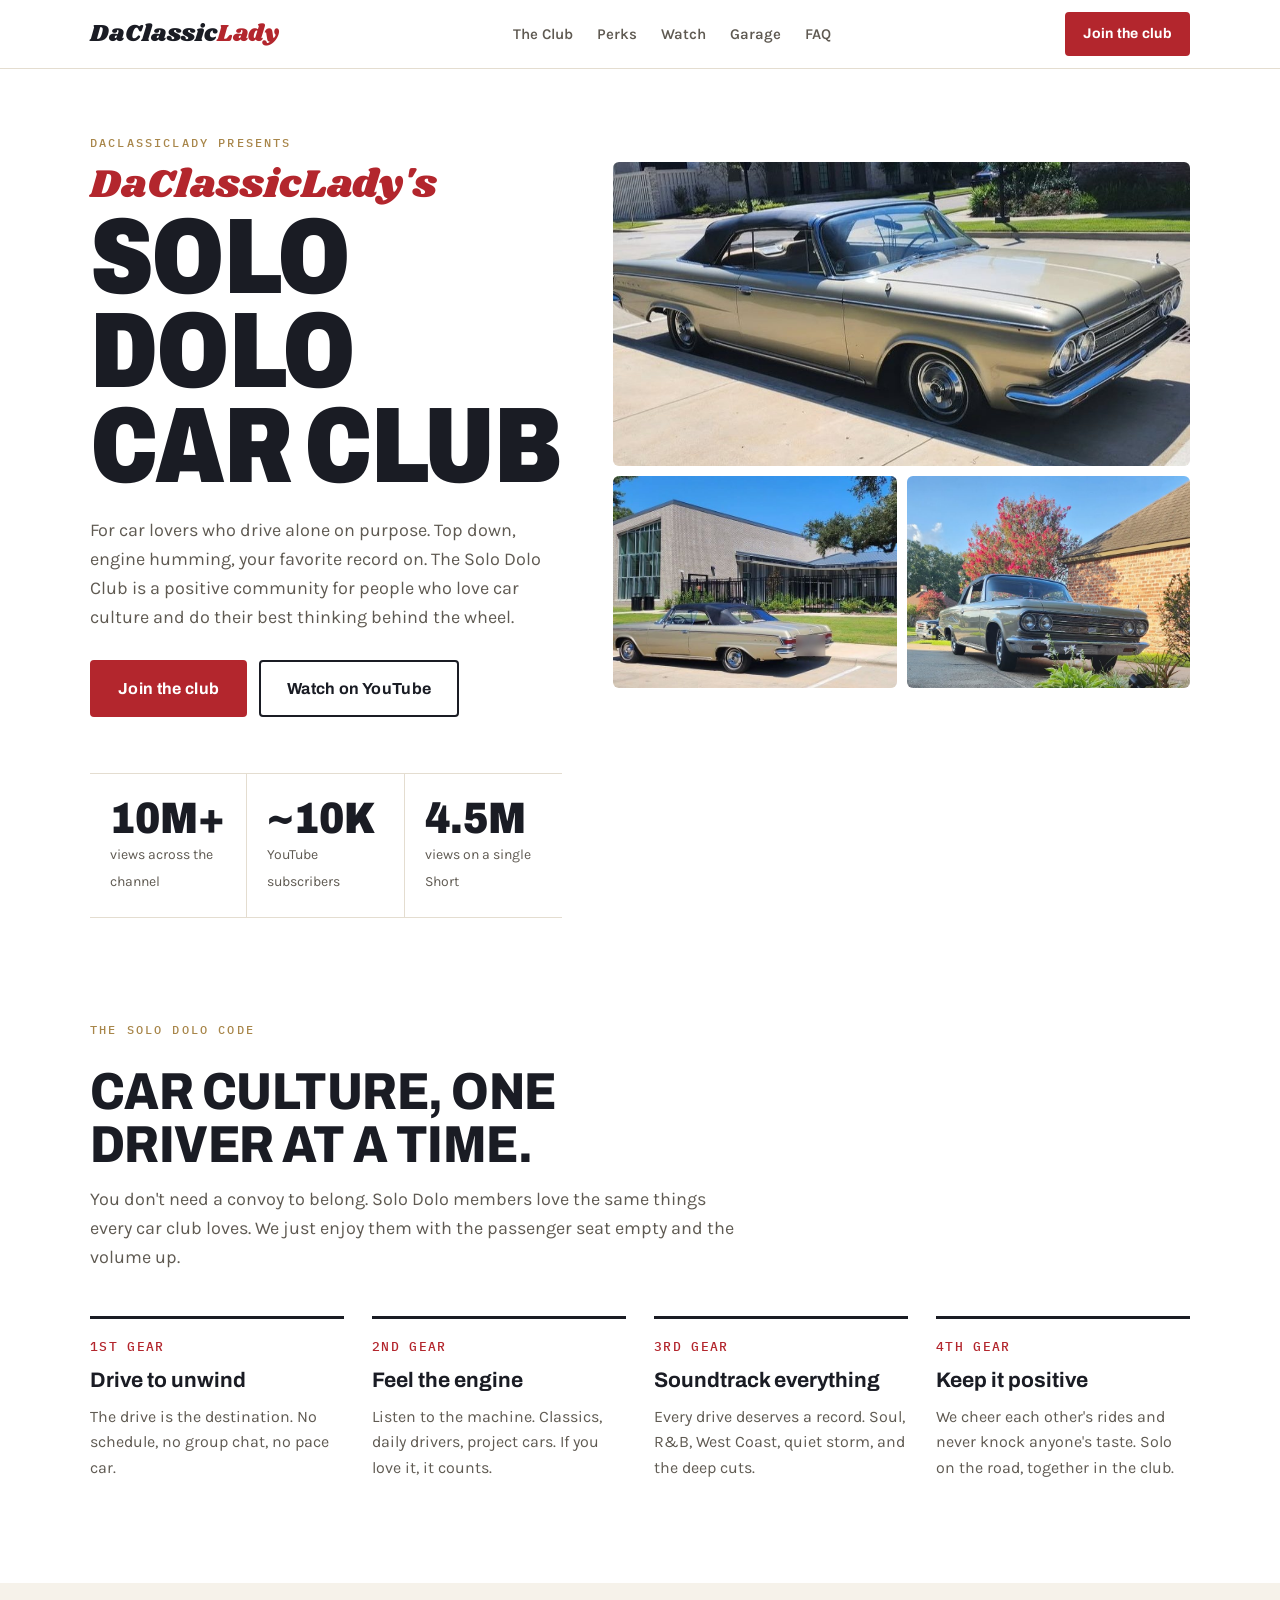
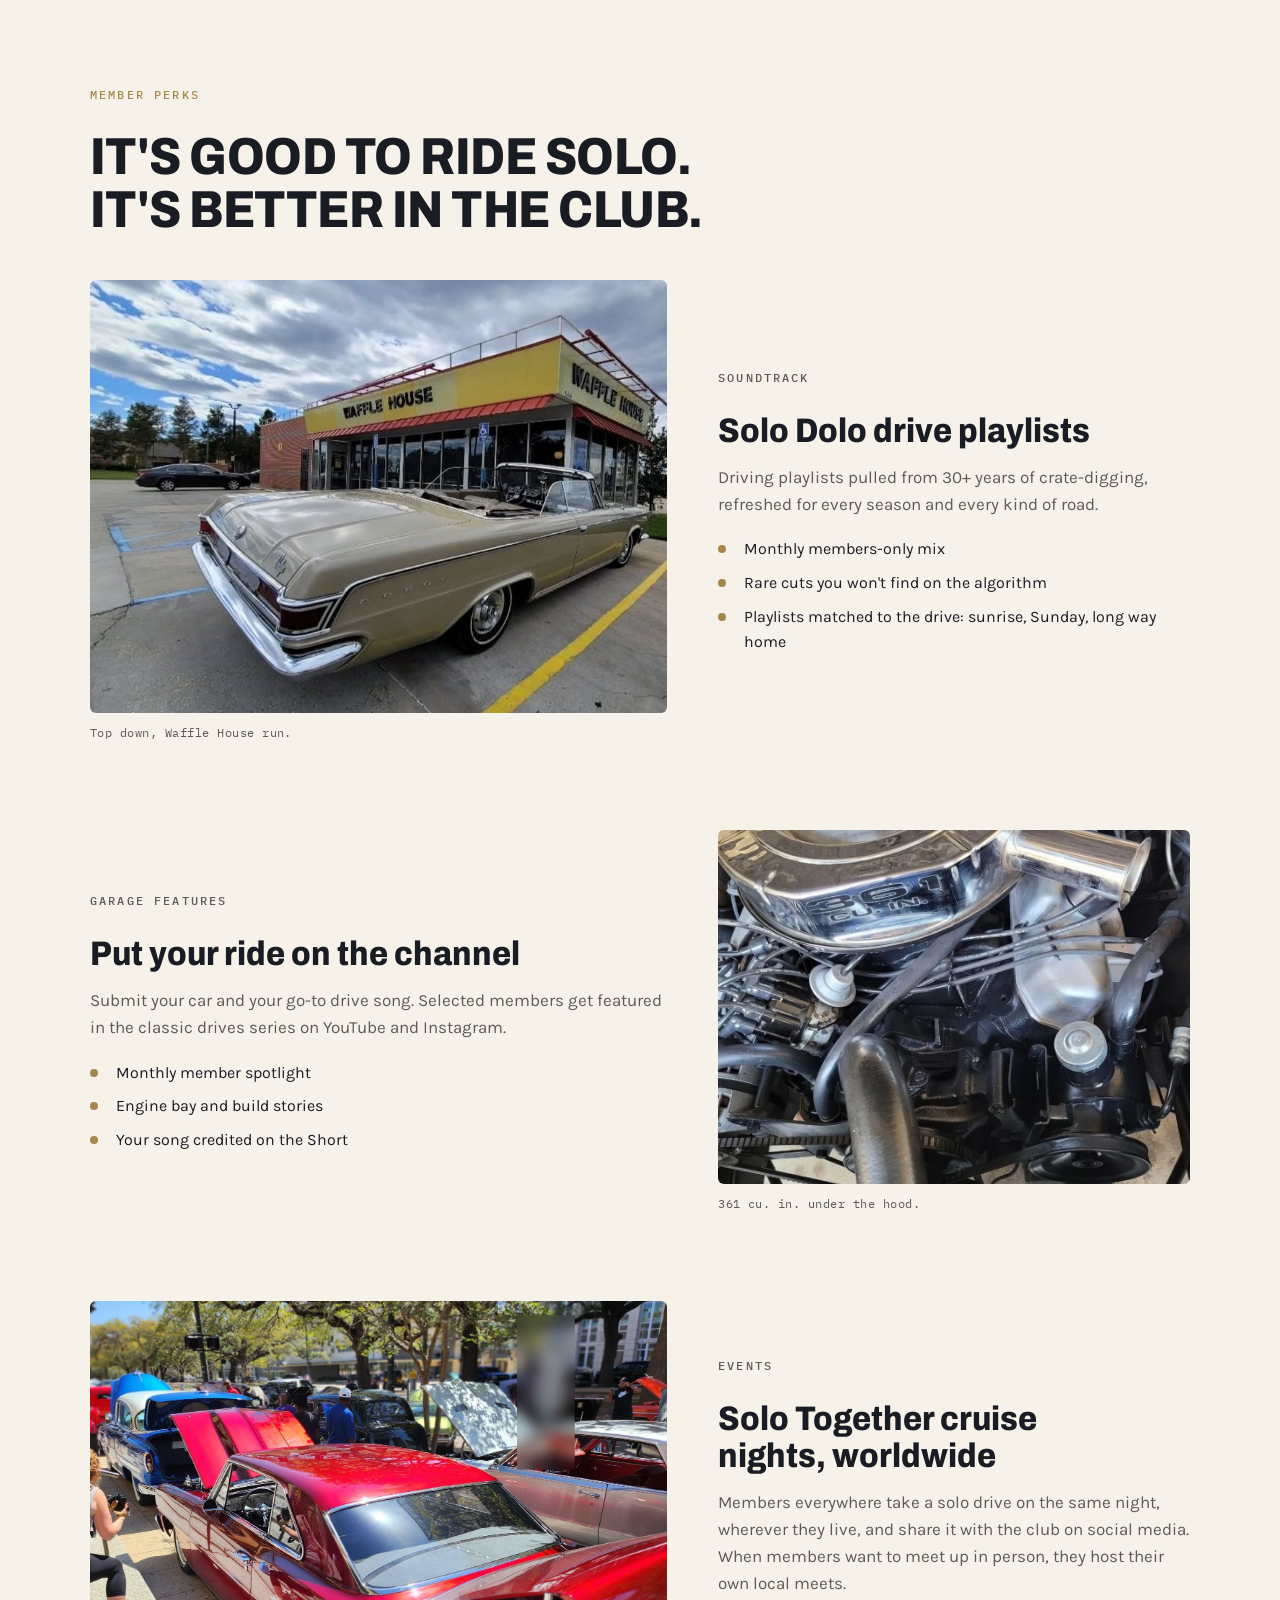
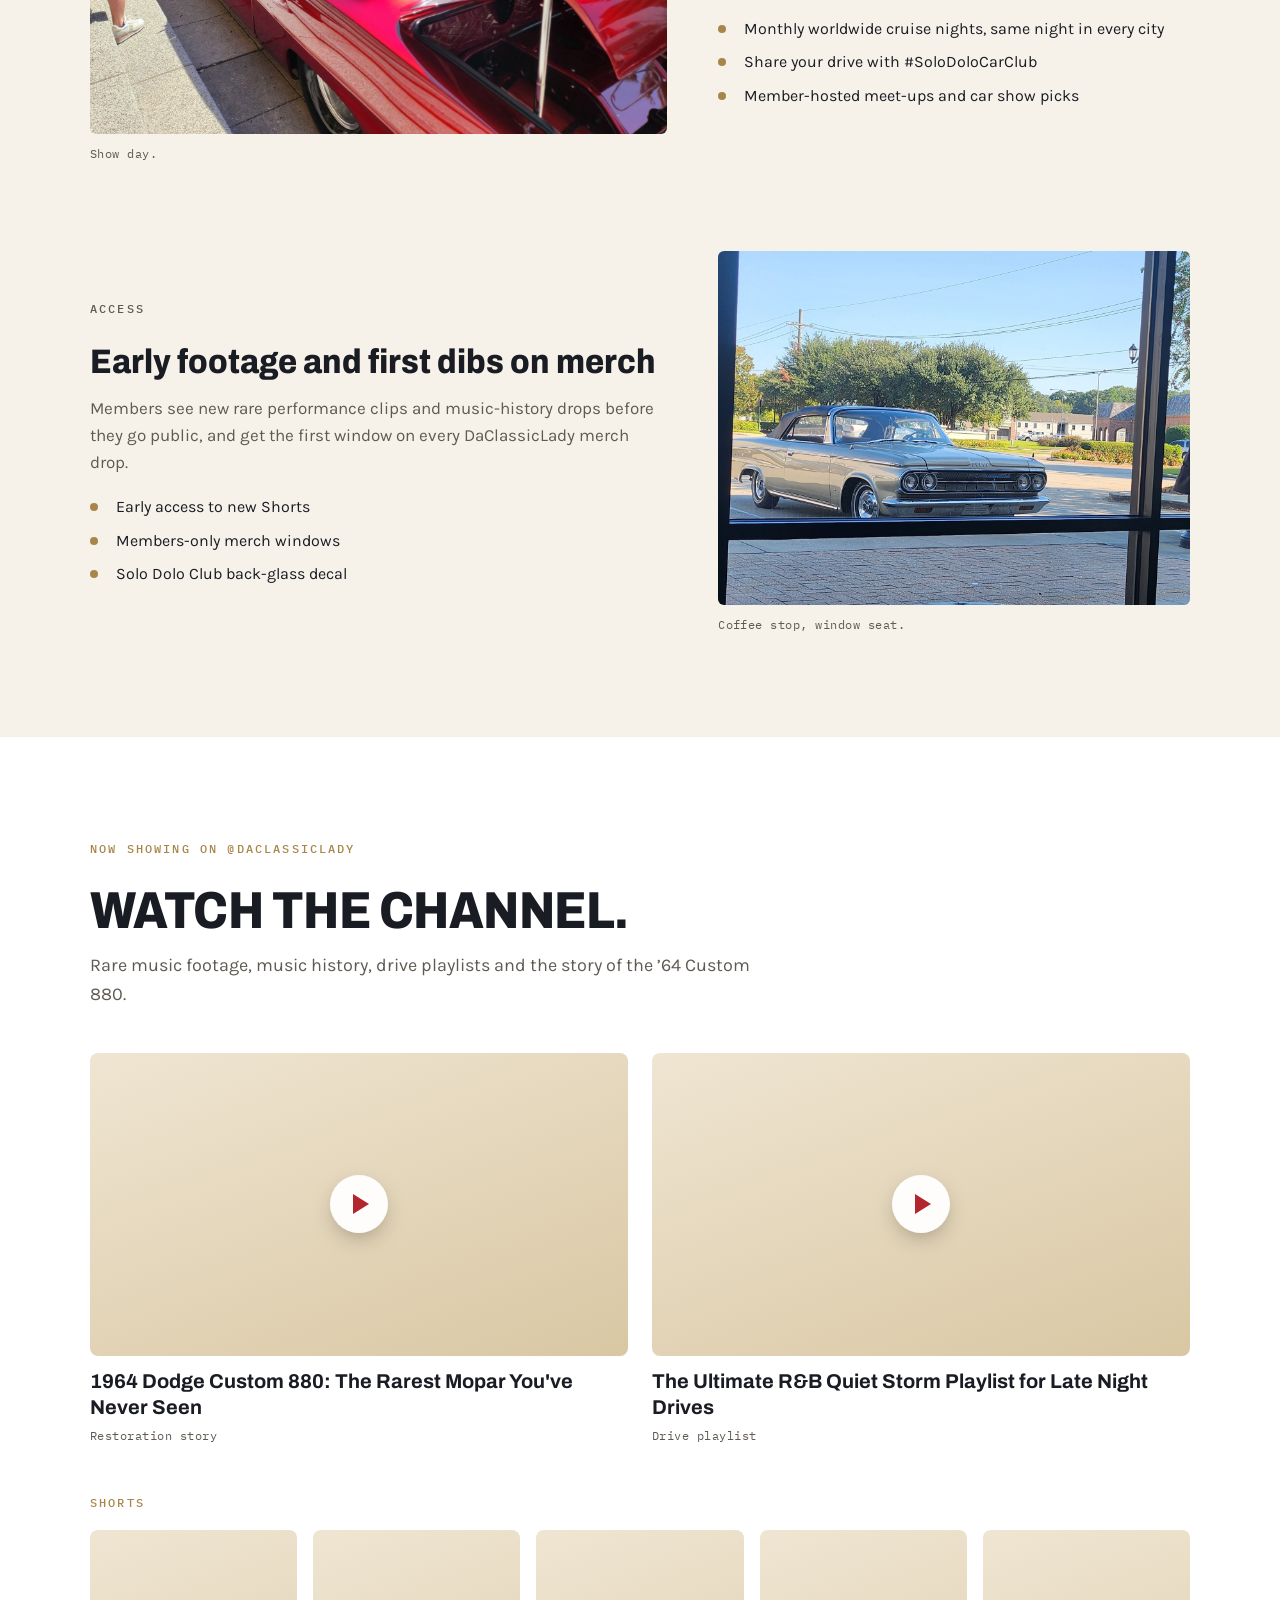
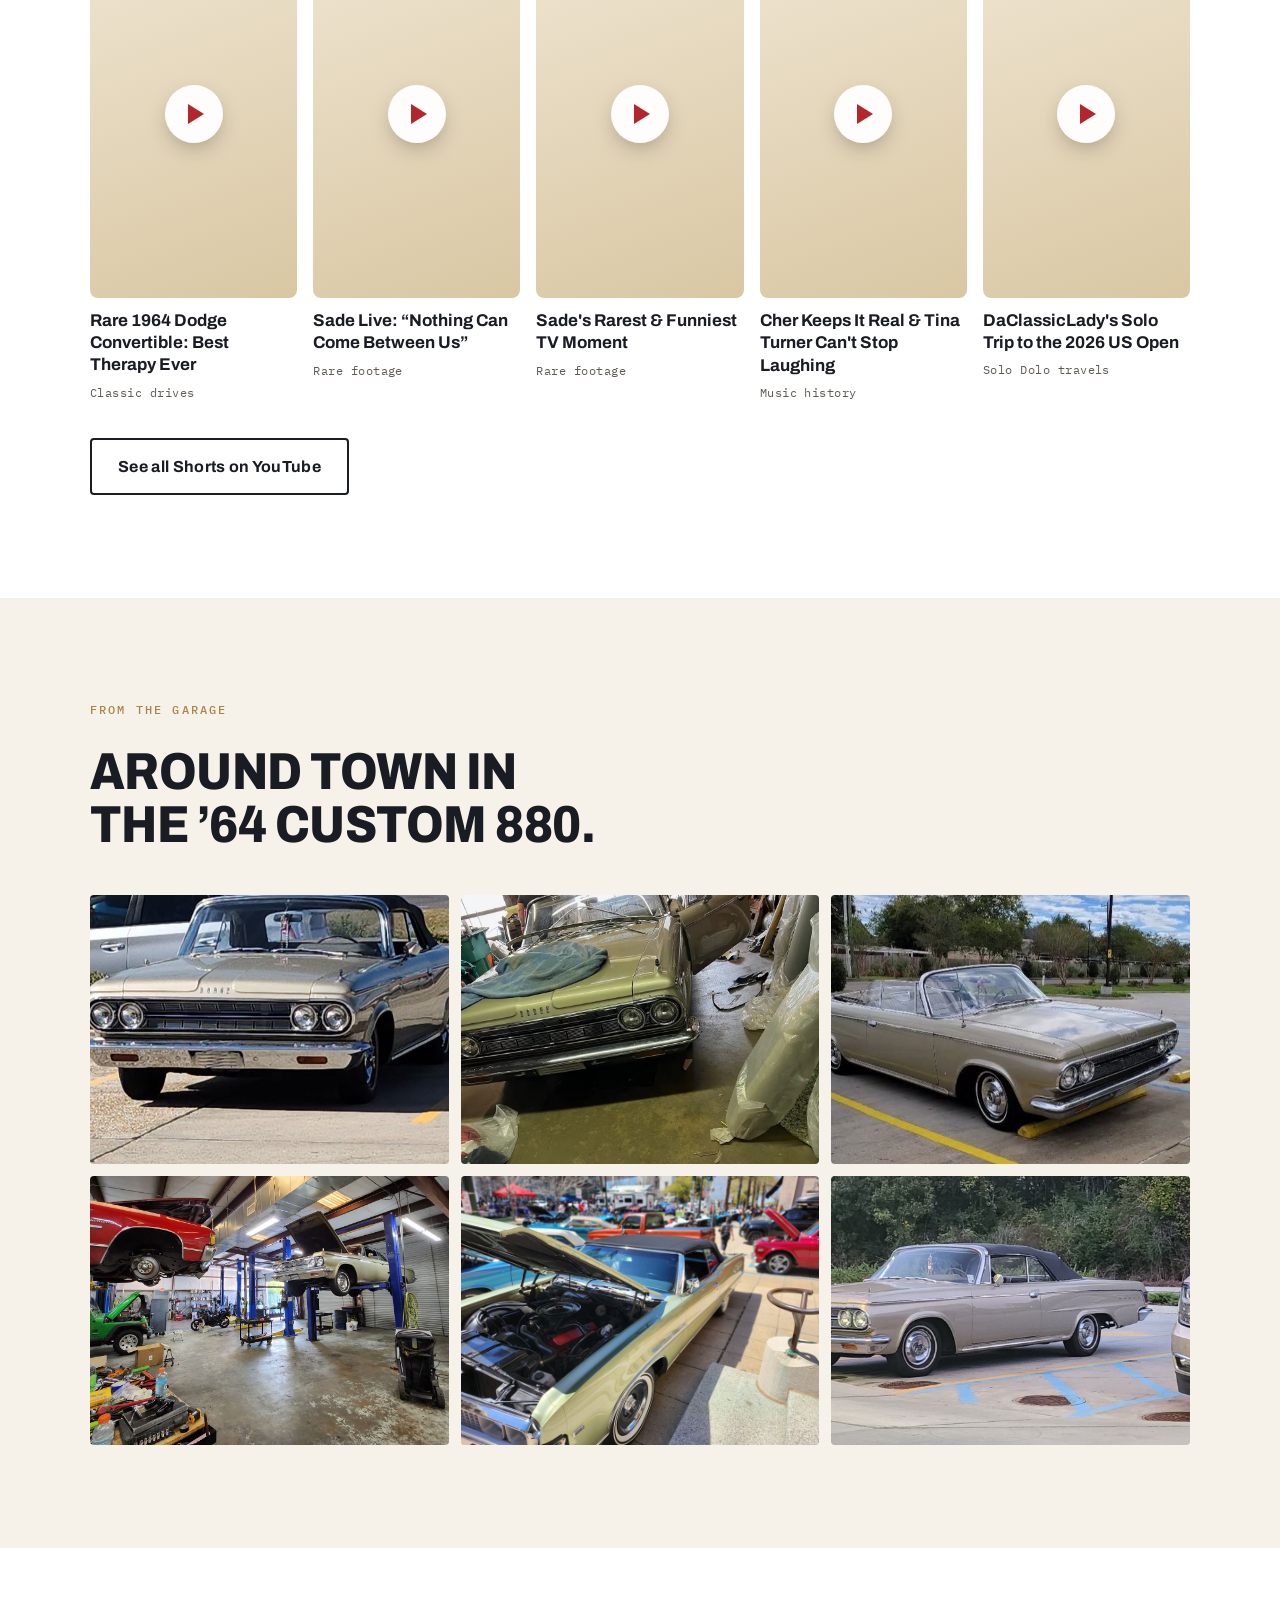
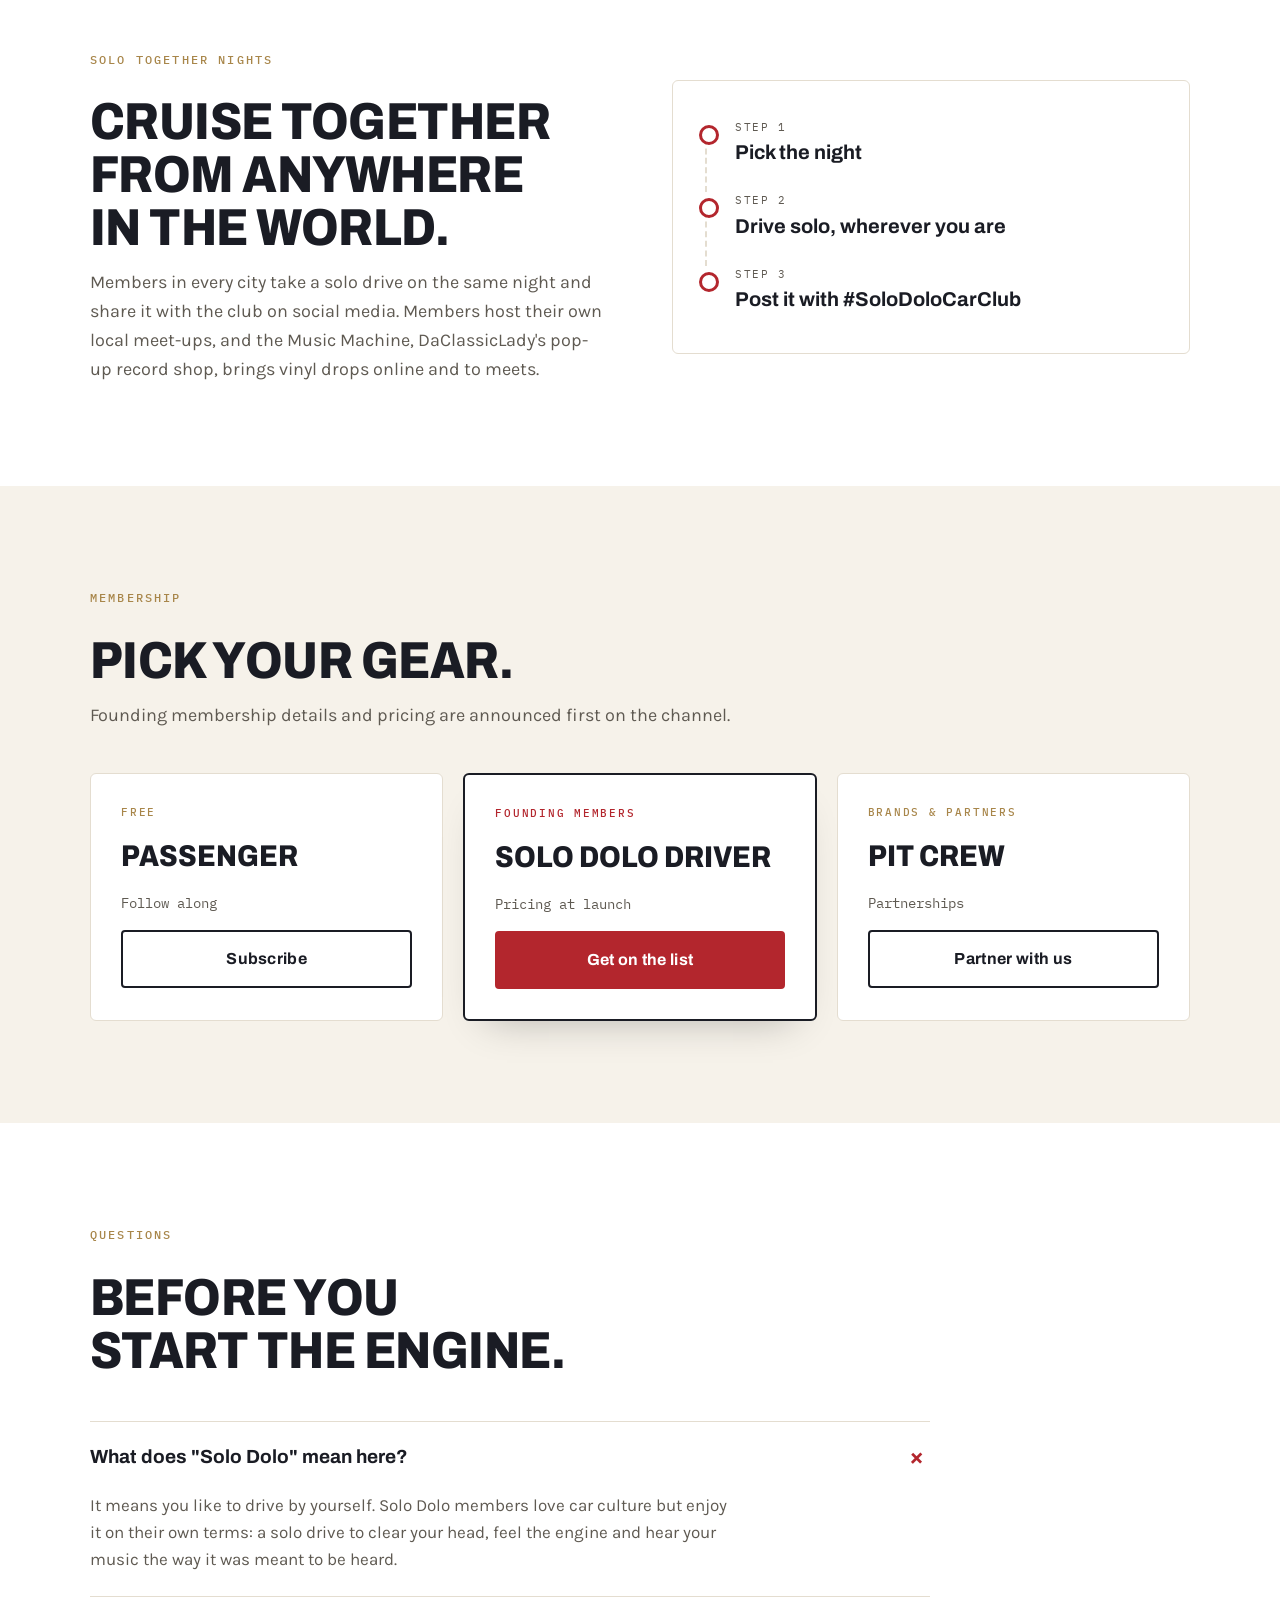
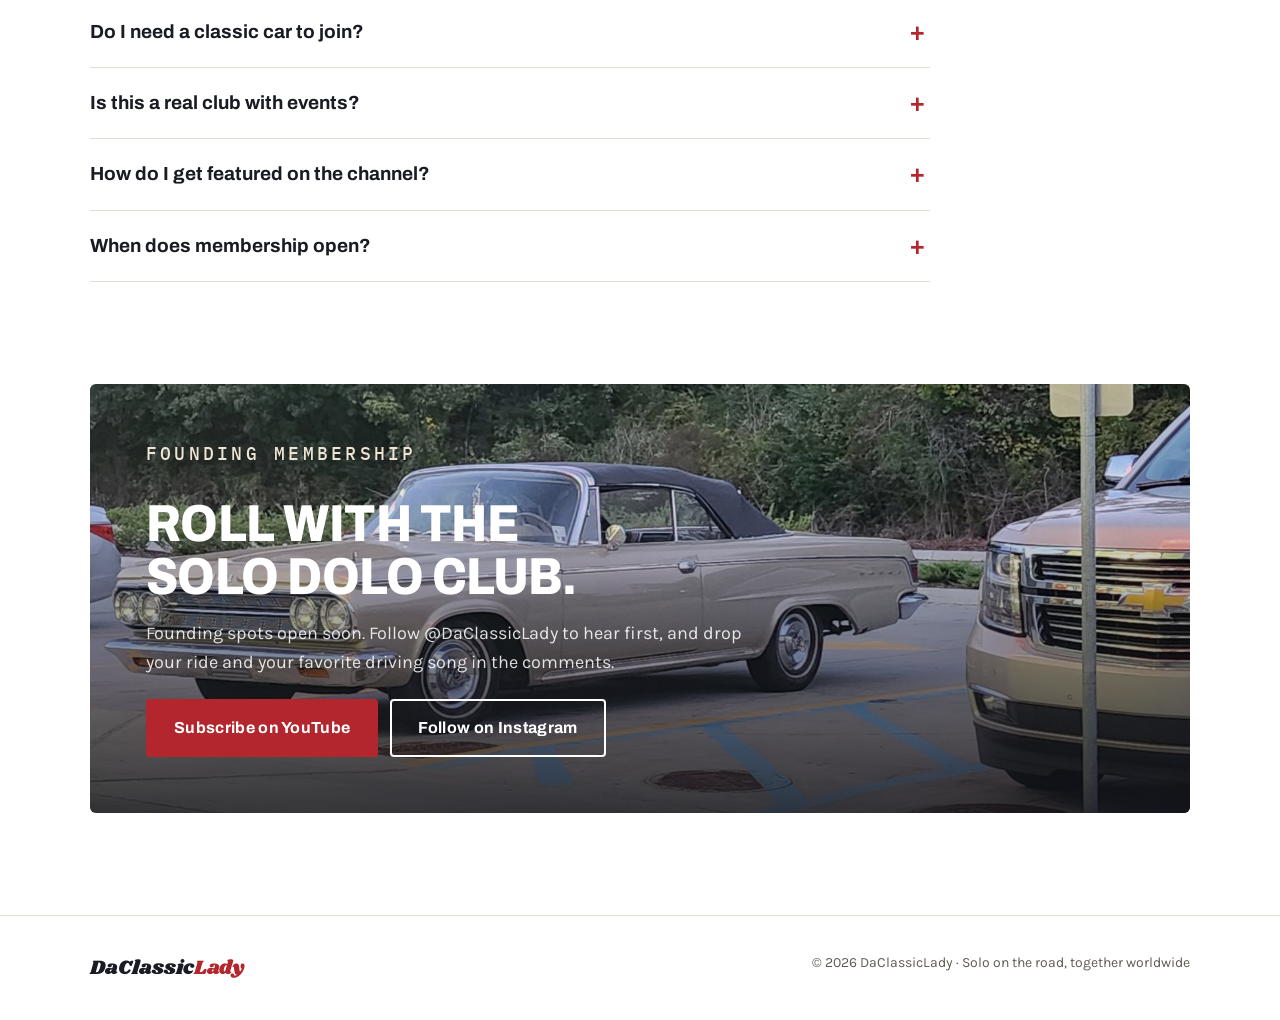
==== index.html @ e95d76ca "Launch DaClassicLady Solo Dolo Car Club site Co-Authored-By: Claude Opus 5.5 <noreply@anthropic.com>" ====
<!doctype html>
<html lang="en">
<head>
<meta charset="utf-8">
<meta name="viewport" content="width=device-width, initial-scale=1, viewport-fit=cover">
<title>DaClassicLady's Solo Dolo Car Club</title>
<meta name="description" content="A positive community for car lovers who drive solo to unwind, feel the engine and play their favorite music. Rare music footage, classic drives and the '64 Dodge Custom 880.">
<meta property="og:title" content="DaClassicLady's Solo Dolo Car Club">
<meta property="og:description" content="Car culture, one driver at a time. Rare music footage, classic drives and the '64 Dodge Custom 880.">
<meta property="og:image" content="img/hero-main.jpg">
<meta property="og:type" content="website">
<meta name="twitter:card" content="summary_large_image">
<link rel="icon" href="data:image/svg+xml,%3Csvg xmlns='http://www.w3.org/2000/svg' viewBox='0 0 64 64'%3E%3Ccircle cx='32' cy='32' r='30' fill='%231a1c24'/%3E%3Ccircle cx='32' cy='32' r='10' fill='%23b3262d'/%3E%3Ccircle cx='32' cy='32' r='2' fill='%23fff'/%3E%3C/svg%3E">
<style>html,body{margin:0}body{-webkit-font-smoothing:antialiased}</style>

<link rel="preconnect" href="https://fonts.googleapis.com">
<link rel="preconnect" href="https://fonts.gstatic.com" crossorigin>
<link rel="stylesheet" href="https://fonts.googleapis.com/css2?family=Shrikhand&family=Archivo:wdth,wght@62..125,400..900&family=Karla:wght@400;600;700&family=IBM+Plex+Mono:wght@400;500&display=swap">
<style>
/* Layout: bright club landing page. White ground, big photos of the '64 Dodge, alternating photo/text perk rows, Shorts row, light tiers. Single light look by design. */
:root{
  --paper:#ffffff;
  --cream:#f6f2ea;       /* soft section ground, like the car's interior light */
  --ink:#1a1c24;         /* the black convertible top */
  --muted:#5f5a52;
  --line:#e4ddd0;
  --gold:#a8864a;        /* champagne paint */
  --gold-soft:#efe5d2;
  --red:#b3262d;         /* taillight red, the single bold accent */
  --f-brand:"Shrikhand","Cooper Black",Georgia,serif;
  --f-head:"Archivo","Arial Narrow",Arial,sans-serif;
  --f-body:"Karla","Helvetica Neue",Arial,sans-serif;
  --f-mono:"IBM Plex Mono",ui-monospace,Menlo,monospace;
  color-scheme:light;
}
*{box-sizing:border-box}
html{scroll-behavior:smooth}
body{background:var(--paper);color:var(--ink);font-family:var(--f-body);font-size:17px;line-height:1.6;margin:0}
img{display:block;max-width:100%}
a{color:inherit}
:focus-visible{outline:2px solid var(--red);outline-offset:3px}
.wrap{max-width:1180px;margin:0 auto;padding-inline:clamp(16px,4vw,40px)}
.eyebrow{font-family:var(--f-mono);font-size:12px;letter-spacing:.18em;text-transform:uppercase;color:var(--gold);margin:0 0 12px;font-weight:500}
h1,h2,h3{text-wrap:balance;margin:0;font-family:var(--f-head)}
h2{font-weight:800;font-stretch:88%;font-size:clamp(32px,4.6vw,52px);line-height:1.02;letter-spacing:-.01em;text-transform:uppercase}
h3{font-weight:700;font-size:21px;line-height:1.25}
p{margin:0}
.lede{color:var(--muted);max-width:60ch;font-size:18px}

/* Nav */
.nav{position:sticky;top:env(safe-area-inset-top,0px);z-index:10;background:rgba(255,255,255,.94);backdrop-filter:blur(8px);border-bottom:1px solid var(--line)}
.nav .wrap{display:flex;align-items:center;justify-content:space-between;gap:16px;padding-block:12px}
.brand{font-family:var(--f-brand);font-size:24px;text-decoration:none;white-space:nowrap;color:var(--ink)}
.brand span{color:var(--red)}
.nav ul{display:flex;gap:24px;list-style:none;margin:0;padding:0;font-size:15px;font-weight:600}
.nav ul a{text-decoration:none;color:var(--muted)}
.nav ul a:hover{color:var(--ink)}
@media (max-width:820px){.nav ul{display:none}}

.btn{display:inline-flex;align-items:center;justify-content:center;gap:8px;font-family:var(--f-head);font-weight:700;font-size:16px;letter-spacing:.02em;text-decoration:none;padding:14px 26px;border-radius:4px;border:2px solid var(--ink);transition:transform .15s ease,background .15s ease,color .15s ease}
.btn-solid{background:var(--red);border-color:var(--red);color:#fff}
.btn-solid:hover{background:#951f25;border-color:#951f25}
.btn-ghost{background:transparent;color:var(--ink)}
.btn-ghost:hover{background:var(--ink);color:#fff}
.btn:hover{transform:translateY(-1px)}
.btn-sm{padding:9px 16px;font-size:14px}

/* Hero */
.hero{padding-block:clamp(32px,5vw,64px) 0}
.hero .wrap{display:grid;grid-template-columns:.9fr 1.1fr;gap:clamp(24px,4vw,56px);align-items:center}
.hero h1{font-weight:400}
.hero h1 .script{font-family:var(--f-brand);font-size:clamp(28px,3.6vw,40px);color:var(--red);display:block;line-height:1;margin-bottom:6px}
.hero h1 .big{font-family:var(--f-head);font-weight:900;font-stretch:80%;text-transform:uppercase;font-size:clamp(56px,8.4vw,108px);line-height:.88;letter-spacing:-.015em;display:block}
.hero .lede{margin-top:22px}
.cta-row{display:flex;flex-wrap:wrap;gap:12px;margin-top:28px}
.hero-photo{position:relative;min-width:0}
.hero-collage{display:grid;grid-template-columns:1fr 1fr;grid-template-rows:auto auto;gap:10px}
.hero-collage img{width:100%;height:100%;object-fit:cover;border-radius:6px;min-width:0}
.hero-collage .c-main{grid-column:1 / -1;aspect-ratio:19/10;height:auto}
.hero-collage .c-a{object-position:left bottom}
.hero-collage .c-a,.hero-collage .c-b{aspect-ratio:4/3;height:auto}
.plate{position:absolute;left:18px;bottom:18px;background:#fff;border-radius:4px;padding:8px 14px;box-shadow:0 8px 24px -10px rgba(0,0,0,.35);font-family:var(--f-mono);font-size:12px;letter-spacing:.08em;text-transform:uppercase;line-height:1.4}
.plate b{display:block;font-family:var(--f-head);font-size:16px;letter-spacing:0;text-transform:none}
@media (max-width:880px){.hero .wrap{grid-template-columns:1fr}.hero-photo{order:-1}.hero-collage{gap:8px}.hero-collage .c-a,.hero-collage .c-b{aspect-ratio:3/2}.hero{padding-top:16px}}

.stats{display:grid;grid-template-columns:repeat(3,1fr);border-block:1px solid var(--line);margin-top:clamp(36px,5vw,56px)}
.stats div{padding:22px 20px;border-right:1px solid var(--line)}
.stats div:last-child{border-right:0}
.stats b{font-family:var(--f-head);font-weight:900;font-stretch:85%;font-size:clamp(30px,4vw,44px);display:block;line-height:1;font-variant-numeric:tabular-nums}
.stats span{font-size:14px;color:var(--muted)}
@media (max-width:620px){.stats{grid-template-columns:1fr}.stats div{border-right:0;border-bottom:1px solid var(--line)}.stats div:last-child{border-bottom:0}}

section{padding-block:clamp(64px,8vw,104px)}
.sec-head{display:grid;gap:14px;margin-bottom:44px;max-width:760px}
.cream{background:var(--cream)}

/* Code */
.code{display:grid;grid-template-columns:repeat(4,1fr);gap:28px}
.code article{display:grid;gap:10px;align-content:start;border-top:3px solid var(--ink);padding-top:18px}
.gear{font-family:var(--f-mono);font-size:13px;color:var(--red);font-weight:500;letter-spacing:.1em}
.code p{color:var(--muted);font-size:16px}
@media (max-width:900px){.code{grid-template-columns:1fr 1fr}}
@media (max-width:520px){.code{grid-template-columns:1fr}}

/* Perk rows */
.rows{display:grid;gap:clamp(48px,7vw,88px)}
.row{display:grid;grid-template-columns:1.1fr .9fr;gap:clamp(24px,4vw,64px);align-items:center}
.row:nth-child(even) .row-img{order:2}
.row-img{min-width:0}
.row-img img{width:100%;aspect-ratio:4/3;object-fit:cover;border-radius:6px}
.row-img figcaption{font-family:var(--f-mono);font-size:12px;color:var(--muted);margin-top:10px;letter-spacing:.04em}
.row-text{display:grid;gap:14px;min-width:0}
.row-text h3{font-size:clamp(26px,3vw,34px);font-weight:800;font-stretch:90%;line-height:1.08}
.row-text p{color:var(--muted)}
.row-text ul{margin:4px 0 0;padding:0;list-style:none;display:grid;gap:8px}
.row-text li{display:grid;grid-template-columns:16px 1fr;gap:10px;font-size:16px}
.row-text li::before{content:"";width:8px;height:8px;background:var(--gold);border-radius:50%;margin-top:9px}
@media (max-width:820px){.row{grid-template-columns:1fr}.row:nth-child(even) .row-img{order:0}}

/* Gallery */
.gallery{display:grid;grid-template-columns:repeat(3,1fr);gap:12px}
.gallery img{width:100%;aspect-ratio:4/3;object-fit:cover;border-radius:4px}
@media (max-width:700px){.gallery{grid-template-columns:1fr 1fr}}

/* Shorts: 9:16 cards. Thumbnails/players load on the real site; the hosted preview falls back to a clean card. */
.videos{display:grid;grid-template-columns:1fr 1fr;gap:24px}
.shorts{display:grid;grid-template-columns:repeat(5,1fr);gap:16px}
.short{display:grid;gap:12px;align-content:start;text-decoration:none;color:inherit;background:none;border:0;padding:0;text-align:left;font:inherit;cursor:pointer}
.short-frame{position:relative;aspect-ratio:9/16;max-width:100%;border-radius:8px;overflow:hidden;background:linear-gradient(160deg,var(--gold-soft),#d9c7a3)}
.short-frame img,.short-frame iframe{position:absolute;inset:0;width:100%;height:100%;object-fit:cover;border:0}
.short-frame .play{position:absolute;left:50%;top:50%;width:58px;height:58px;margin:-29px 0 0 -29px;border-radius:50%;background:rgba(255,255,255,.95);display:grid;place-items:center;box-shadow:0 8px 24px -8px rgba(0,0,0,.4);transition:transform .2s}
.short-frame .play::after{content:"";border-left:16px solid var(--red);border-top:10px solid transparent;border-bottom:10px solid transparent;margin-left:4px}
.short:hover .play{transform:scale(1.08)}
.short.wide .short-frame{aspect-ratio:16/9}
.short.wide .short-title{font-size:20px}
.short-title{font-family:var(--f-head);font-weight:700;font-size:17px;line-height:1.3}
.short-meta{font-family:var(--f-mono);font-size:12px;color:var(--muted);letter-spacing:.04em;margin-top:-6px}
@media (max-width:900px){.shorts{display:flex;overflow-x:auto;scroll-snap-type:x mandatory;padding-bottom:8px}.shorts .short{flex:0 0 min(42%,220px);scroll-snap-align:start}}
@media (max-width:640px){.videos{grid-template-columns:1fr}}

/* Music Machine */
.mm{display:grid;grid-template-columns:1fr 1fr;gap:clamp(24px,5vw,64px);align-items:center}
.route{background:var(--paper);border:1px solid var(--line);border-radius:6px;padding:26px}
.route ol{list-style:none;margin:0;padding:0}
.route li{display:grid;grid-template-columns:22px 1fr;gap:14px;padding-block:12px;position:relative}
.route li::before{content:"";width:14px;height:14px;border-radius:50%;border:3px solid var(--red);background:var(--paper);margin-top:6px;position:relative;z-index:1}
.route li:not(:last-child)::after{content:"";position:absolute;left:6px;top:32px;bottom:-12px;border-left:2px dashed var(--line)}
.route small{display:block;font-family:var(--f-mono);font-size:11px;letter-spacing:.14em;text-transform:uppercase;color:var(--muted)}
.route b{font-family:var(--f-head);font-size:20px}
@media (max-width:760px){.mm{grid-template-columns:1fr}}

/* Tiers */
.tiers{display:grid;grid-template-columns:repeat(3,1fr);gap:20px;align-items:stretch}
.tier{border:1px solid var(--line);border-radius:6px;padding:30px;display:flex;flex-direction:column;gap:16px;background:var(--paper)}
.tier.feature{border:2px solid var(--ink);box-shadow:0 20px 40px -24px rgba(0,0,0,.3)}
.tier .tag{font-family:var(--f-mono);font-size:11px;letter-spacing:.16em;text-transform:uppercase;color:var(--gold);font-weight:500}
.tier.feature .tag{color:var(--red)}
.tier h3{font-size:30px;font-weight:800;font-stretch:88%;text-transform:uppercase}
.tier .price{font-family:var(--f-mono);font-size:14px;color:var(--muted)}
.tier ul{margin:0;padding:0;list-style:none;display:grid;gap:10px;font-size:16px;flex:1}
.tier li{display:grid;grid-template-columns:18px 1fr;gap:10px}
.tier li::before{content:"✓";color:var(--red);font-weight:700}
@media (max-width:900px){.tiers{grid-template-columns:1fr}}

/* FAQ */
.faq{border-top:1px solid var(--line);max-width:840px}
details{border-bottom:1px solid var(--line)}
summary{cursor:pointer;list-style:none;padding:20px 40px 20px 0;font-family:var(--f-head);font-weight:700;font-size:19px;position:relative}
summary::-webkit-details-marker{display:none}
summary::after{content:"+";position:absolute;right:4px;top:14px;font-size:26px;color:var(--red);transition:transform .2s}
details[open] summary::after{transform:rotate(45deg)}
details p{color:var(--muted);padding-bottom:22px;max-width:65ch}

/* Join banner */
.join{position:relative;border-radius:6px;overflow:hidden;min-height:420px;display:grid;align-items:end}
.join img{position:absolute;inset:0;width:100%;height:100%;object-fit:cover}
.join::after{content:"";position:absolute;inset:0;background:linear-gradient(0deg,rgba(18,19,25,.82),rgba(18,19,25,.1) 70%)}
.join-body{position:relative;z-index:1;padding:clamp(24px,5vw,56px);display:grid;gap:16px;color:#fff;max-width:720px}
.join-body .eyebrow{color:var(--gold-soft)}
.join-body p{color:rgba(255,255,255,.86);font-size:18px}
.join .btn-ghost{color:#fff;border-color:#fff}
.join .btn-ghost:hover{background:#fff;color:var(--ink)}

footer{border-top:1px solid var(--line);padding-block:36px;color:var(--muted);font-size:14px}
footer .wrap{display:flex;flex-wrap:wrap;justify-content:space-between;gap:16px}
footer .brand{font-size:20px}

@media (prefers-reduced-motion:reduce){*{transition:none!important}html{scroll-behavior:auto}}
</style>

</head>
<body>
<nav class="nav" aria-label="Main">
  <div class="wrap">
    <a class="brand" href="#top">DaClassic<span>Lady</span></a>
    <ul>
      <li><a href="#club">The Club</a></li>
      <li><a href="#perks">Perks</a></li>
      <li><a href="#watch">Watch</a></li>
      <li><a href="#garage">Garage</a></li>
      <li><a href="#faq">FAQ</a></li>
    </ul>
    <a class="btn btn-solid btn-sm" href="#join">Join the club</a>
  </div>
</nav>

<header class="hero" id="top">
  <div class="wrap">
    <div>
      <p class="eyebrow">DaClassicLady presents</p>
      <h1><span class="script">DaClassicLady's</span><span class="big">Solo Dolo Car Club</span></h1>
      <p class="lede">For car lovers who drive alone on purpose. Top down, engine humming, your favorite record on. The Solo Dolo Club is a positive community for people who love car culture and do their best thinking behind the wheel.</p>
      <div class="cta-row">
        <a class="btn btn-solid" href="#join">Join the club</a>
        <a class="btn btn-ghost" href="https://www.youtube.com/@DaClassicLady" target="_blank" rel="noopener">Watch on YouTube</a>
      </div>
    </div>
    <div class="hero-photo hero-collage">
      <img class="c-main" src="img/hero-main.jpg" alt="Champagne 1964 Dodge Custom 880 convertible with its black top up, parked on a sunny street" width="953" height="500">
      <img class="c-a" src="img/hero-oak.jpg" alt="The Dodge parked under a live oak outside a modern brick building" width="1040" height="520">
      <img class="c-b" src="img/hero-drive.jpg" alt="The Dodge in a driveway under a blooming crepe myrtle" width="792" height="618">
    </div>
  </div>
  <div class="wrap">
    <div class="stats">
      <div><b>10M+</b><span>views across the channel</span></div>
      <div><b>~10K</b><span>YouTube subscribers</span></div>
      <div><b>4.5M</b><span>views on a single Short</span></div>
    </div>
  </div>
</header>

<section id="club">
  <div class="wrap">
    <div class="sec-head">
      <p class="eyebrow">The Solo Dolo Code</p>
      <h2>Car culture, one driver at a time.</h2>
      <p class="lede">You don't need a convoy to belong. Solo Dolo members love the same things every car club loves. We just enjoy them with the passenger seat empty and the volume up.</p>
    </div>
    <div class="code">
      <article><span class="gear">1ST GEAR</span><h3>Drive to unwind</h3><p>The drive is the destination. No schedule, no group chat, no pace car.</p></article>
      <article><span class="gear">2ND GEAR</span><h3>Feel the engine</h3><p>Listen to the machine. Classics, daily drivers, project cars. If you love it, it counts.</p></article>
      <article><span class="gear">3RD GEAR</span><h3>Soundtrack everything</h3><p>Every drive deserves a record. Soul, R&amp;B, West Coast, quiet storm, and the deep cuts.</p></article>
      <article><span class="gear">4TH GEAR</span><h3>Keep it positive</h3><p>We cheer each other's rides and never knock anyone's taste. Solo on the road, together in the club.</p></article>
    </div>
  </div>
</section>

<section id="perks" class="cream">
  <div class="wrap">
    <div class="sec-head">
      <p class="eyebrow">Member perks</p>
      <h2>It's good to ride solo. It's better in the club.</h2>
    </div>
    <div class="rows">
      <div class="row">
        <figure class="row-img" style="margin:0"><img src="img/waffle.jpg" alt="Dodge convertible with the top down outside a Waffle House" loading="lazy"><figcaption>Top down, Waffle House run.</figcaption></figure>
        <div class="row-text">
          <p class="eyebrow">Soundtrack</p>
          <h3>Solo Dolo drive playlists</h3>
          <p>Driving playlists pulled from 30+ years of crate-digging, refreshed for every season and every kind of road.</p>
          <ul><li>Monthly members-only mix</li><li>Rare cuts you won't find on the algorithm</li><li>Playlists matched to the drive: sunrise, Sunday, long way home</li></ul>
        </div>
      </div>
      <div class="row">
        <figure class="row-img" style="margin:0"><img src="img/engine.jpg" alt="Chrome 361 cubic inch air cleaner on a restored V8" loading="lazy"><figcaption>361 cu. in. under the hood.</figcaption></figure>
        <div class="row-text">
          <p class="eyebrow">Garage features</p>
          <h3>Put your ride on the channel</h3>
          <p>Submit your car and your go-to drive song. Selected members get featured in the classic drives series on YouTube and Instagram.</p>
          <ul><li>Monthly member spotlight</li><li>Engine bay and build stories</li><li>Your song credited on the Short</li></ul>
        </div>
      </div>
      <div class="row">
        <figure class="row-img" style="margin:0"><img src="img/redcar.jpg" alt="Candy red classic at a downtown car show with a photographer shooting it" loading="lazy"><figcaption>Show day.</figcaption></figure>
        <div class="row-text">
          <p class="eyebrow">Events</p>
          <h3>Solo Together cruise nights, worldwide</h3>
          <p>Members everywhere take a solo drive on the same night, wherever they live, and share it with the club on social media. When members want to meet up in person, they host their own local meets.</p>
          <ul><li>Monthly worldwide cruise nights, same night in every city</li><li>Share your drive with #SoloDoloCarClub</li><li>Member-hosted meet-ups and car show picks</li></ul>
        </div>
      </div>
      <div class="row">
        <figure class="row-img" style="margin:0"><img src="img/window.jpg" alt="Dodge convertible seen through a cafe window" loading="lazy"><figcaption>Coffee stop, window seat.</figcaption></figure>
        <div class="row-text">
          <p class="eyebrow">Access</p>
          <h3>Early footage and first dibs on merch</h3>
          <p>Members see new rare performance clips and music-history drops before they go public, and get the first window on every DaClassicLady merch drop.</p>
          <ul><li>Early access to new Shorts</li><li>Members-only merch windows</li><li>Solo Dolo Club back-glass decal</li></ul>
        </div>
      </div>
        
    </div>
  </div>
</section>

<section id="watch">
  <div class="wrap">
    <div class="sec-head">
      <p class="eyebrow">Now showing on @DaClassicLady</p>
      <h2>Watch the channel.</h2>
      <p class="lede">Rare music footage, music history, drive playlists and the story of the ’64 Custom 880.</p>
    </div>
    <div class="videos" id="videos"></div>
    <p class="eyebrow" style="margin:48px 0 18px">Shorts</p>
    <div class="shorts" id="shorts"></div>
    <div class="cta-row" style="margin-top:36px">
      <a class="btn btn-ghost" href="https://www.youtube.com/@DaClassicLady/shorts" target="_blank" rel="noopener">See all Shorts on YouTube</a>
    </div>
  </div>
</section>

<section id="garage" class="cream">
  <div class="wrap">
    <div class="sec-head">
      <p class="eyebrow">From the garage</p>
      <h2>Around town in the ’64 Custom 880.</h2>
    </div>
    <div class="gallery">
      <img src="img/front.jpg" alt="Front view of the Dodge showing its quad headlights and grille" loading="lazy">
      <img src="img/resto.jpg" alt="The Dodge during restoration in a garage" loading="lazy">
      <img src="img/topdown.jpg" alt="The Dodge with the top down in a parking lot" loading="lazy">
      <img src="img/shop.jpg" alt="The Dodge up on a lift in a repair shop" loading="lazy">
      <img src="img/show.jpg" alt="Classic convertible with its hood up at a car show" loading="lazy">
      <img src="img/evening.jpg" alt="Side profile of the Dodge at dusk" loading="lazy">
    </div>
  </div>
</section>

<section id="solo-together">
  <div class="wrap mm">
    <div class="sec-head" style="margin:0">
      <p class="eyebrow">Solo Together nights</p>
      <h2>Cruise together from anywhere in the world.</h2>
      <p class="lede">Members in every city take a solo drive on the same night and share it with the club on social media. Members host their own local meet-ups, and the Music Machine, DaClassicLady's pop-up record shop, brings vinyl drops online and to meets.</p>
    </div>
    <div class="route" aria-label="How Solo Together works">
      <ol>
        <li><div><small>Step 1</small><b>Pick the night</b></div></li>
        <li><div><small>Step 2</small><b>Drive solo, wherever you are</b></div></li>
        <li><div><small>Step 3</small><b>Post it with #SoloDoloCarClub</b></div></li>
      </ol>
    </div>
  </div>
</section>

<section id="tiers" class="cream">
  <div class="wrap">
    <div class="sec-head">
      <p class="eyebrow">Membership</p>
      <h2>Pick your gear.</h2>
      <p class="lede">Founding membership details and pricing are announced first on the channel.</p>
    </div>
    <div class="tiers">
      <div class="tier">
        <span class="tag">Free</span>
        <h3>Passenger</h3>
        <p class="price">Follow along</p>
        <a class="btn btn-ghost" href="https://www.youtube.com/@DaClassicLady?sub_confirmation=1" target="_blank" rel="noopener">Subscribe</a>
      </div>
      <div class="tier feature">
        <span class="tag">Founding members</span>
        <h3>Solo Dolo Driver</h3>
        <p class="price">Pricing at launch</p>
        <a class="btn btn-solid" href="#join">Get on the list</a>
      </div>
      <div class="tier">
        <span class="tag">Brands &amp; partners</span>
        <h3>Pit Crew</h3>
        <p class="price">Partnerships</p>
        <a class="btn btn-ghost" href="#join">Partner with us</a>
      </div>
    </div>
  </div>
</section>

<section id="faq">
  <div class="wrap">
    <div class="sec-head">
      <p class="eyebrow">Questions</p>
      <h2>Before you start the engine.</h2>
    </div>
    <div class="faq">
      <details open><summary>What does "Solo Dolo" mean here?</summary><p>It means you like to drive by yourself. Solo Dolo members love car culture but enjoy it on their own terms: a solo drive to clear your head, feel the engine and hear your music the way it was meant to be heard.</p></details>
      <details><summary>Do I need a classic car to join?</summary><p>No. Classics, daily drivers, project cars and "someday" cars are all welcome. If you love driving and good music, you belong here.</p></details>
      <details><summary>Is this a real club with events?</summary><p>Yes, and it's worldwide. Members join Solo Together cruise nights from wherever they live, share their drives on social media, and host their own local meet-ups. You can be part of the club from any city in the world.</p></details>
      <details><summary>How do I get featured on the channel?</summary><p>Founding members will be able to submit their ride and their go-to driving song. Picks appear in the classic drives series and on Instagram.</p></details>
            <details><summary>When does membership open?</summary><p>Founding membership is announced on YouTube and Instagram first. Subscribe and follow @DaClassicLady so you don't miss it.</p></details>
    </div>
  </div>
</section>

<section id="join" style="padding-top:0">
  <div class="wrap">
    <div class="join">
      <img src="img/evening.jpg" alt="" loading="lazy">
      <div class="join-body">
        <p class="eyebrow">Founding membership</p>
        <h2>Roll with the Solo Dolo Club.</h2>
        <p>Founding spots open soon. Follow @DaClassicLady to hear first, and drop your ride and your favorite driving song in the comments.</p>
        <div class="cta-row" style="margin-top:6px">
          <a class="btn btn-solid" href="https://www.youtube.com/@DaClassicLady?sub_confirmation=1" target="_blank" rel="noopener">Subscribe on YouTube</a>
          <a class="btn btn-ghost" href="https://www.instagram.com/daclassiclady/" target="_blank" rel="noopener">Follow on Instagram</a>
        </div>
      </div>
    </div>
  </div>
</section>

<footer>
  <div class="wrap">
    <span class="brand">DaClassic<span style="color:var(--red)">Lady</span></span>
    <span>© 2026 DaClassicLady · Solo on the road, together worldwide</span>
  </div>
</footer>

<script>
/* Videos from @DaClassicLady. To add one, copy the ID from the link:
   youtube.com/shorts/ID  -> type "short"
   youtu.be/ID            -> type "video"  */
const VIDEOS = [
  { id: "UgwRBDuSqcg", type: "video", title: "1964 Dodge Custom 880: The Rarest Mopar You've Never Seen", meta: "Restoration story" },
  { id: "zAf4UzK8b1Q", type: "video", title: "The Ultimate R&B Quiet Storm Playlist for Late Night Drives", meta: "Drive playlist" }
];
const SHORTS = [
  { id: "2i9Q1FnmGMI", title: "Rare 1964 Dodge Convertible: Best Therapy Ever", meta: "Classic drives" },
  { id: "O1kLHj6OQi4", title: "Sade Live: \u201cNothing Can Come Between Us\u201d", meta: "Rare footage" },
  { id: "Dcweh2a7WBs", title: "Sade's Rarest & Funniest TV Moment", meta: "Rare footage" },
  { id: "SS2w2E9eShg", title: "Cher Keeps It Real & Tina Turner Can't Stop Laughing", meta: "Music history" },
  { id: "xTFT6K8peww", title: "DaClassicLady's Solo Trip to the 2026 US Open", meta: "Solo Dolo travels" }
];
const LIVE = !/claude\.ai|claudeusercontent/.test(location.hostname);
function card(v, wide) {
  const url = wide ? "https://www.youtube.com/watch?v=" + v.id : "https://www.youtube.com/shorts/" + v.id;
  const a = document.createElement("a");
  a.className = "short" + (wide ? " wide" : ""); a.href = url; a.target = "_blank"; a.rel = "noopener";
  a.innerHTML = '<div class="short-frame"><img alt="" loading="lazy" src="https://i.ytimg.com/vi/' + v.id + '/hqdefault.jpg" onerror="this.remove()"><span class="play" aria-hidden="true"></span></div><span class="short-title"></span><span class="short-meta"></span>';
  a.querySelector(".short-title").textContent = v.title;
  a.querySelector(".short-meta").textContent = v.meta;
  if (LIVE) a.addEventListener("click", e => {
    e.preventDefault();
    a.querySelector(".short-frame").innerHTML = '<iframe src="https://www.youtube.com/embed/' + v.id + '?autoplay=1&playsinline=1" allow="autoplay; encrypted-media; picture-in-picture" allowfullscreen title="' + v.title.replace(/"/g, "") + '"></iframe>';
  }, { once: true });
  return a;
}
VIDEOS.forEach(v => document.getElementById("videos").appendChild(card(v, true)));
SHORTS.forEach(v => document.getElementById("shorts").appendChild(card(v, false)));
</script>
</body>
</html>
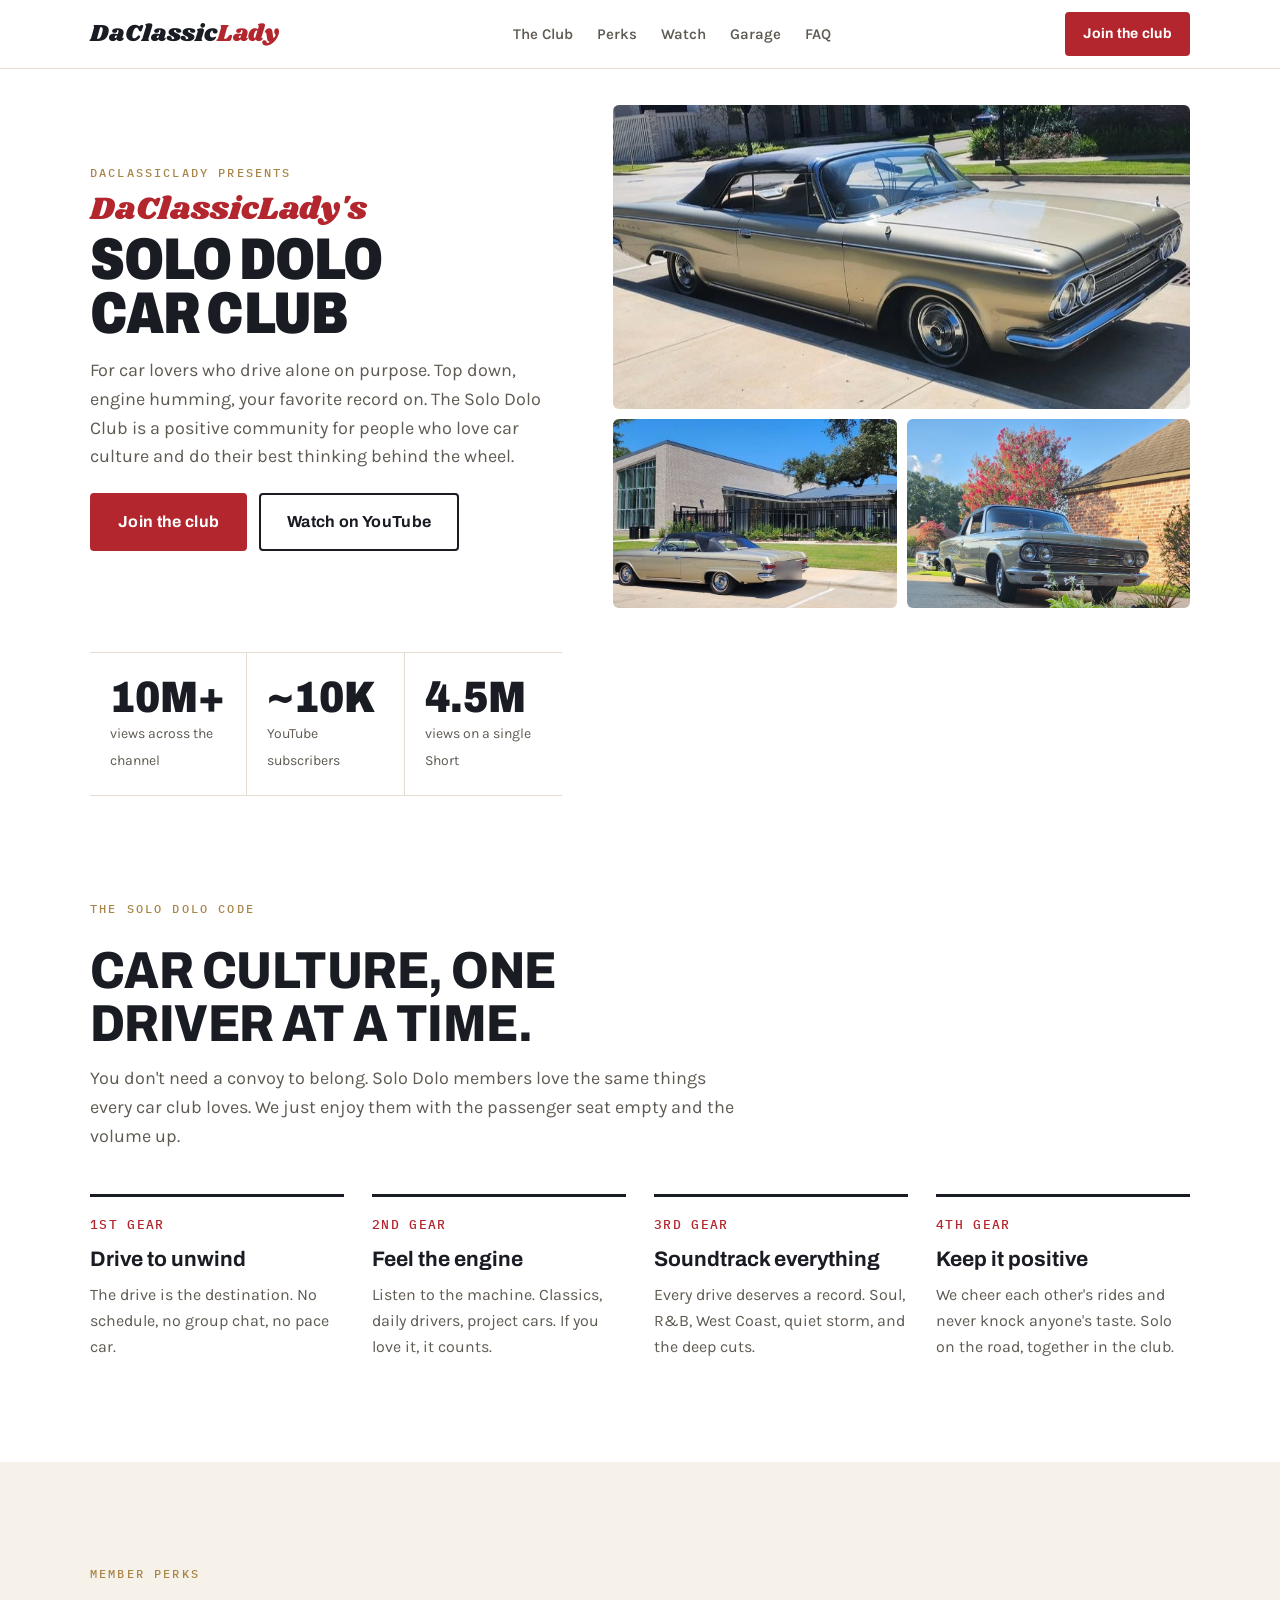
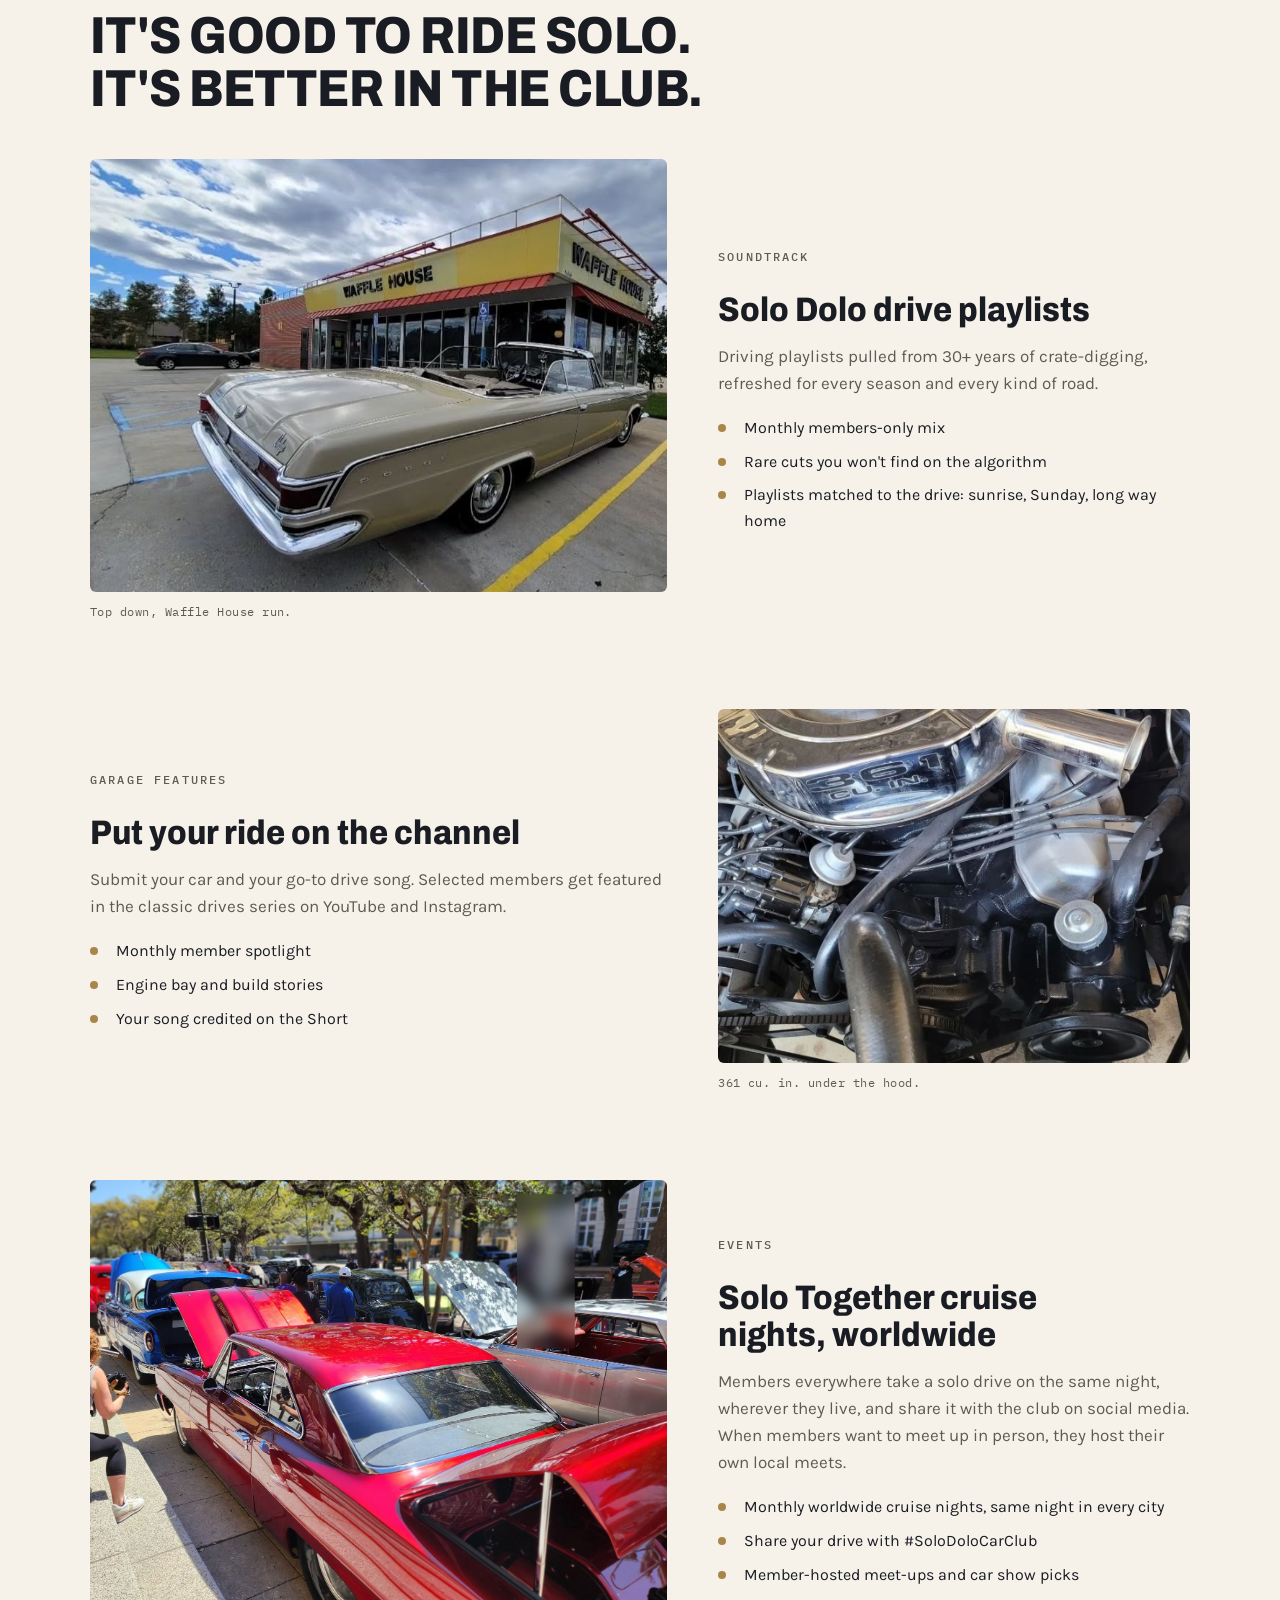
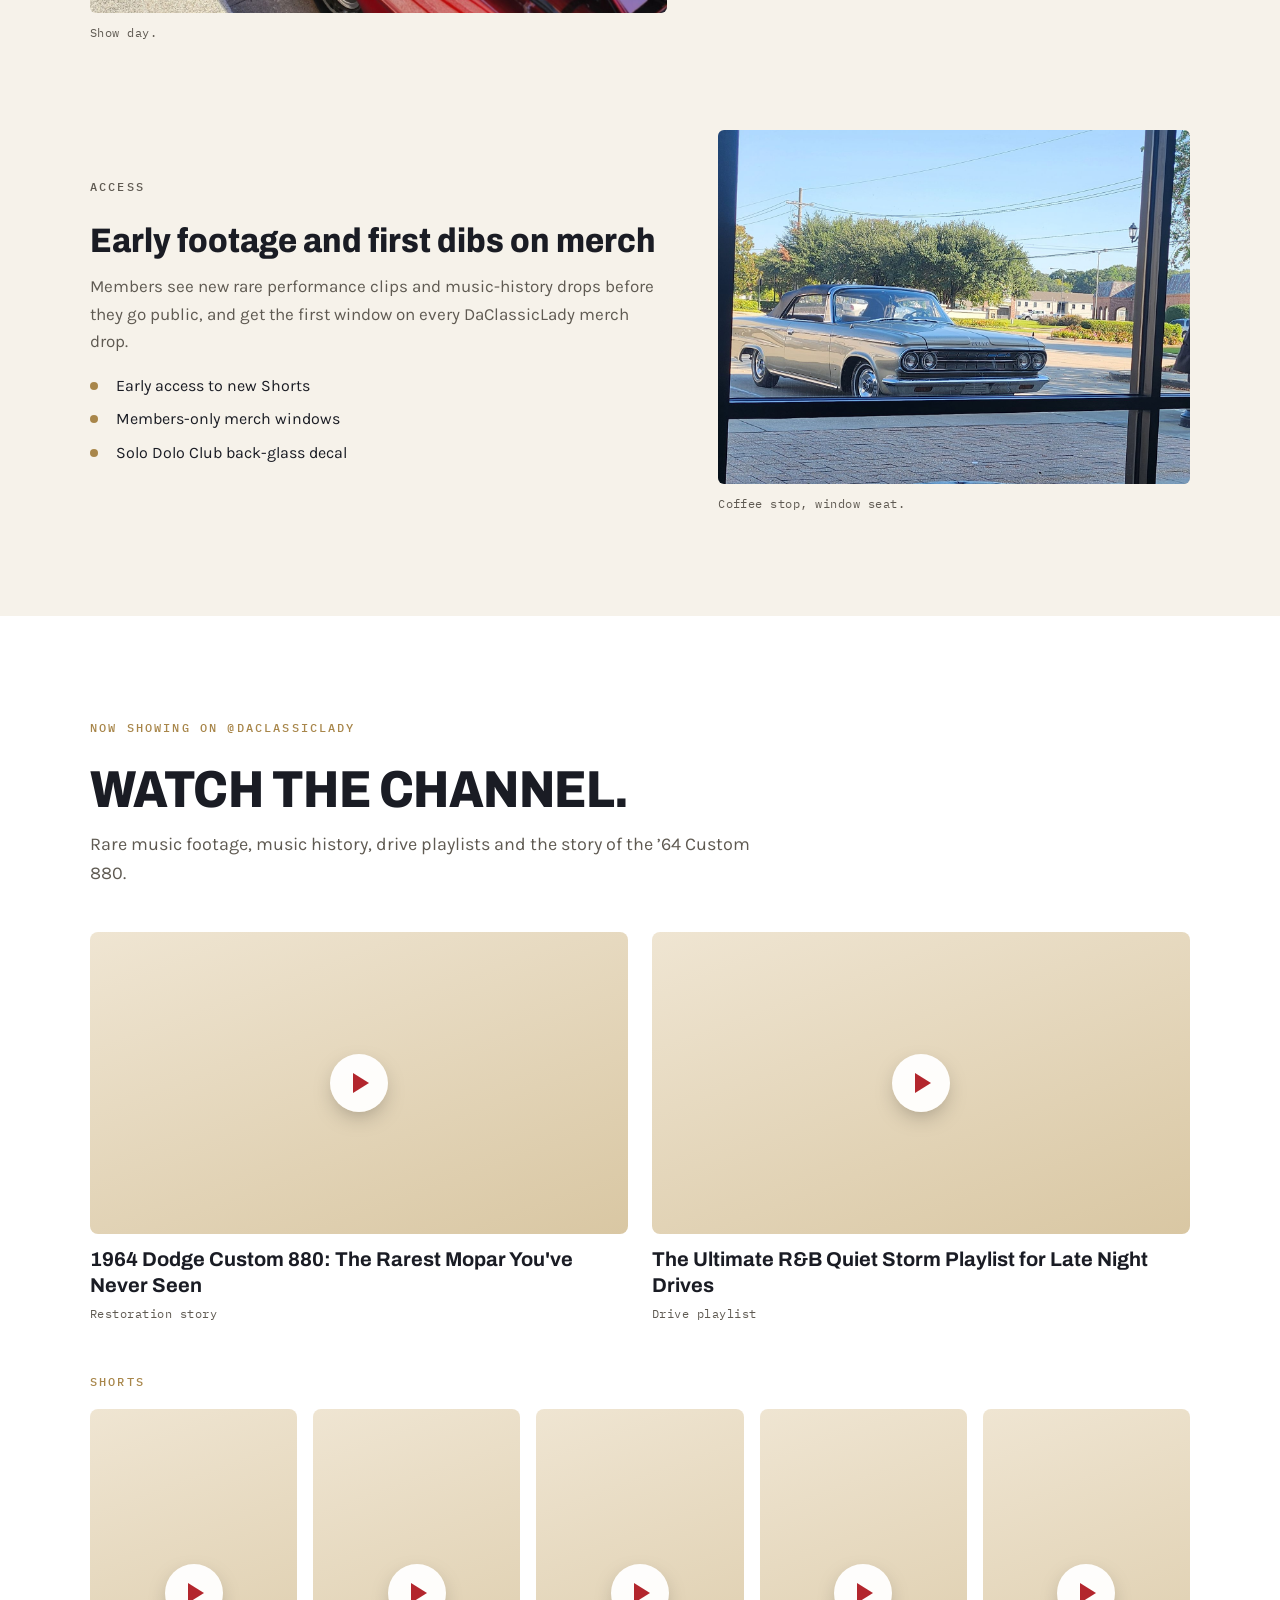
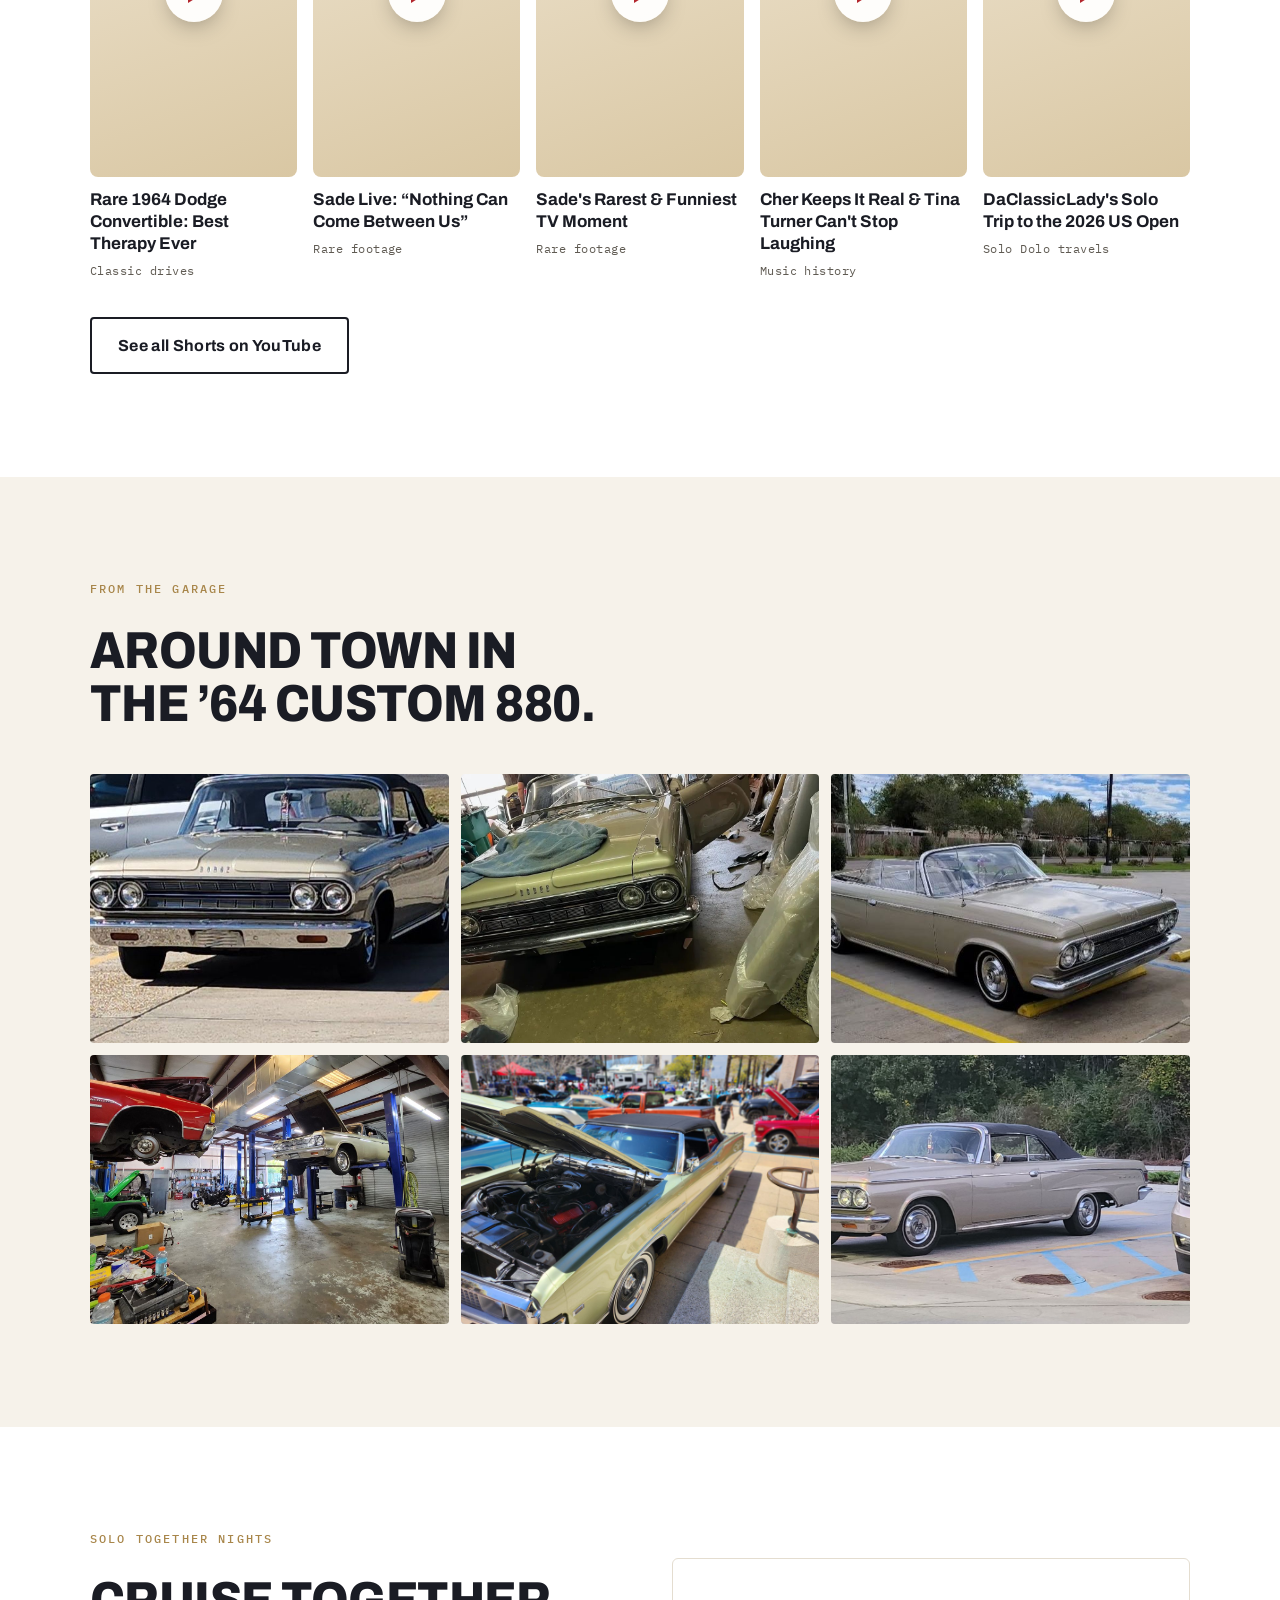
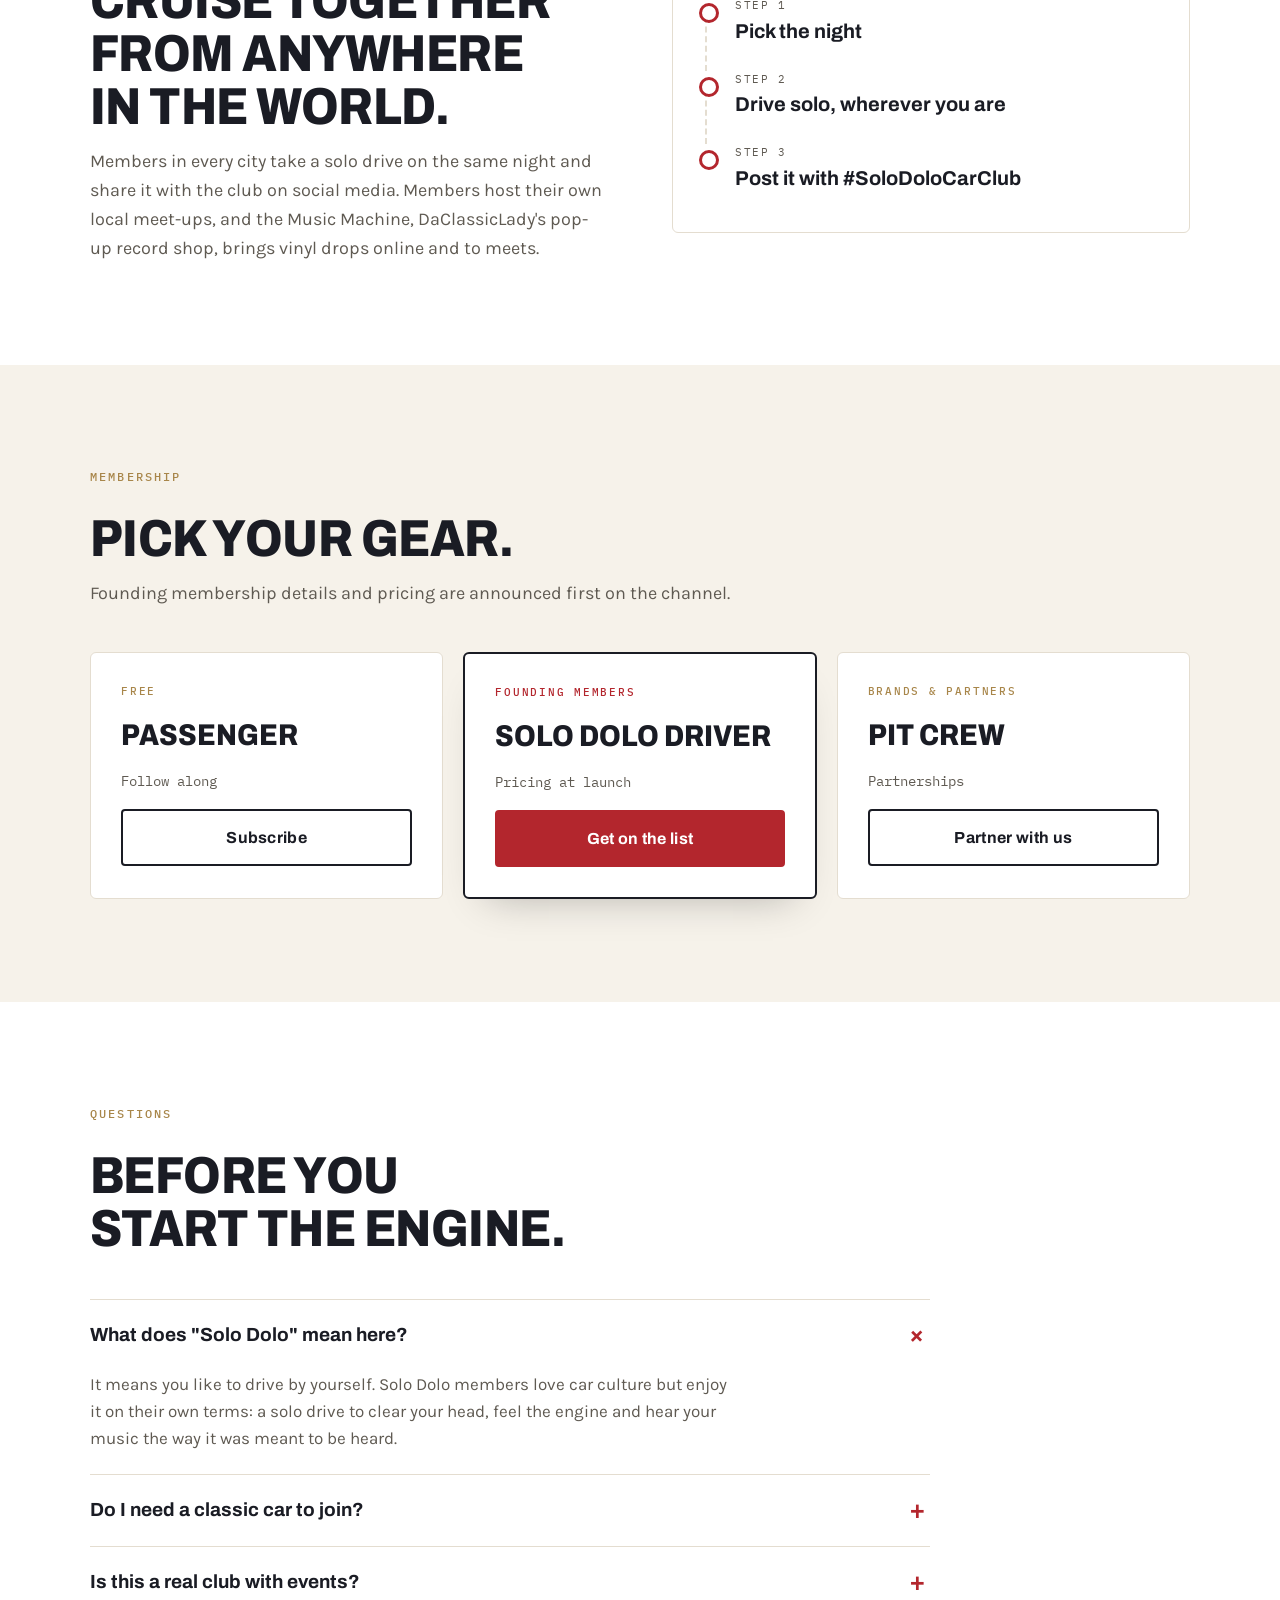
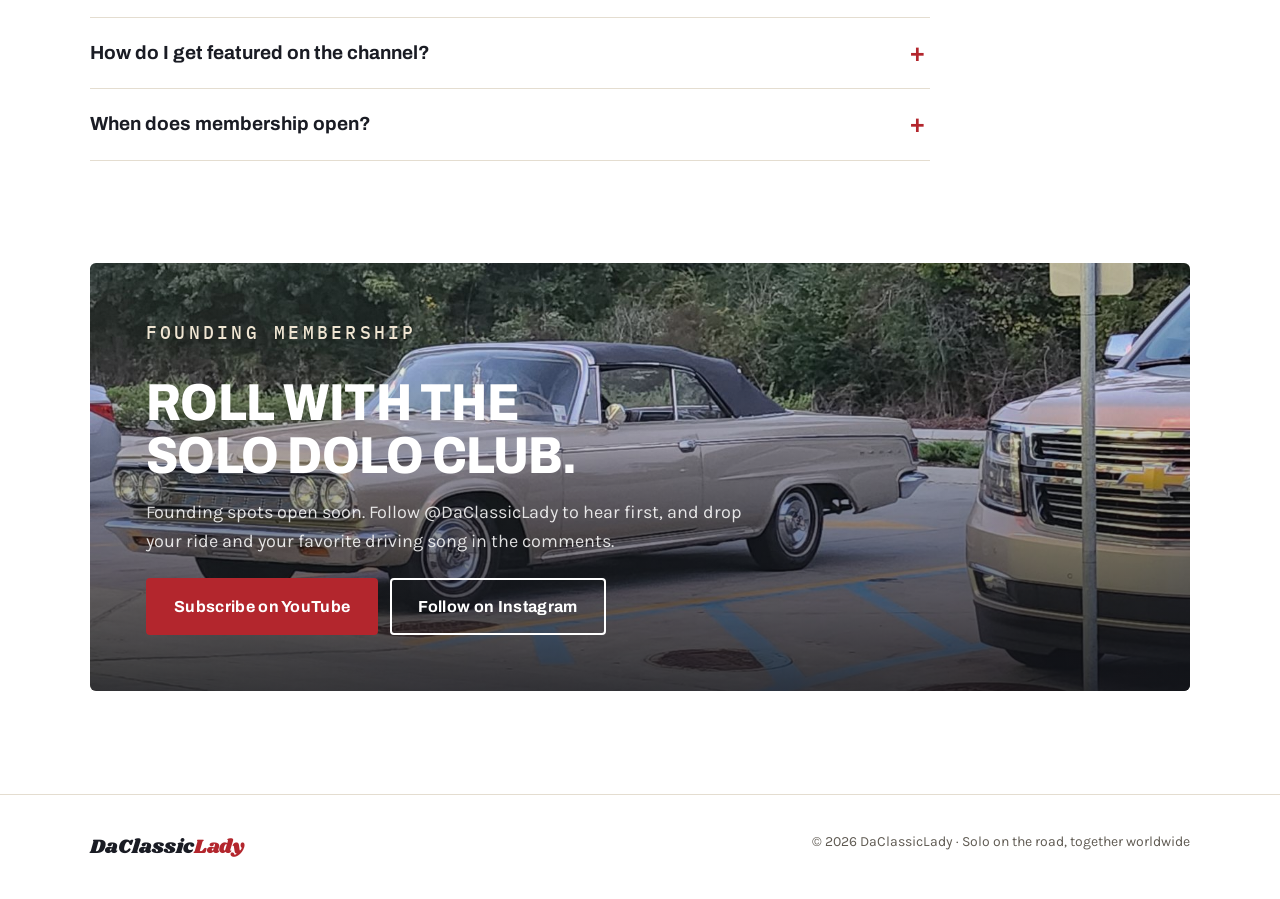
==== commit a5f8d577: "Shrink hero headline so the intro and all three photos fit on screen Co-Authored-By: Claude Opus 5.5" ====
--- a/index.html
+++ b/index.html
@@ -66,24 +66,24 @@
 .btn-sm{padding:9px 16px;font-size:14px}
 
 /* Hero */
-.hero{padding-block:clamp(32px,5vw,64px) 0}
+.hero{padding-block:clamp(20px,3vw,36px) 0}
 .hero .wrap{display:grid;grid-template-columns:.9fr 1.1fr;gap:clamp(24px,4vw,56px);align-items:center}
 .hero h1{font-weight:400}
-.hero h1 .script{font-family:var(--f-brand);font-size:clamp(28px,3.6vw,40px);color:var(--red);display:block;line-height:1;margin-bottom:6px}
-.hero h1 .big{font-family:var(--f-head);font-weight:900;font-stretch:80%;text-transform:uppercase;font-size:clamp(56px,8.4vw,108px);line-height:.88;letter-spacing:-.015em;display:block}
-.hero .lede{margin-top:22px}
-.cta-row{display:flex;flex-wrap:wrap;gap:12px;margin-top:28px}
+.hero h1 .script{font-family:var(--f-brand);font-size:clamp(24px,2.6vw,32px);color:var(--red);display:block;line-height:1;margin-bottom:6px}
+.hero h1 .big{font-family:var(--f-head);font-weight:900;font-stretch:80%;text-transform:uppercase;font-size:clamp(40px,4.6vw,64px);line-height:.92;letter-spacing:-.015em;display:block}
+.hero .lede{margin-top:16px}
+.cta-row{display:flex;flex-wrap:wrap;gap:12px;margin-top:22px}
 .hero-photo{position:relative;min-width:0}
 .hero-collage{display:grid;grid-template-columns:1fr 1fr;grid-template-rows:auto auto;gap:10px}
 .hero-collage img{width:100%;height:100%;object-fit:cover;border-radius:6px;min-width:0}
 .hero-collage .c-main{grid-column:1 / -1;aspect-ratio:19/10;height:auto}
 .hero-collage .c-a{object-position:left bottom}
-.hero-collage .c-a,.hero-collage .c-b{aspect-ratio:4/3;height:auto}
+.hero-collage .c-a,.hero-collage .c-b{aspect-ratio:3/2;height:auto}
 .plate{position:absolute;left:18px;bottom:18px;background:#fff;border-radius:4px;padding:8px 14px;box-shadow:0 8px 24px -10px rgba(0,0,0,.35);font-family:var(--f-mono);font-size:12px;letter-spacing:.08em;text-transform:uppercase;line-height:1.4}
 .plate b{display:block;font-family:var(--f-head);font-size:16px;letter-spacing:0;text-transform:none}
 @media (max-width:880px){.hero .wrap{grid-template-columns:1fr}.hero-photo{order:-1}.hero-collage{gap:8px}.hero-collage .c-a,.hero-collage .c-b{aspect-ratio:3/2}.hero{padding-top:16px}}
 
-.stats{display:grid;grid-template-columns:repeat(3,1fr);border-block:1px solid var(--line);margin-top:clamp(36px,5vw,56px)}
+.stats{display:grid;grid-template-columns:repeat(3,1fr);border-block:1px solid var(--line);margin-top:clamp(28px,4vw,44px)}
 .stats div{padding:22px 20px;border-right:1px solid var(--line)}
 .stats div:last-child{border-right:0}
 .stats b{font-family:var(--f-head);font-weight:900;font-stretch:85%;font-size:clamp(30px,4vw,44px);display:block;line-height:1;font-variant-numeric:tabular-nums}
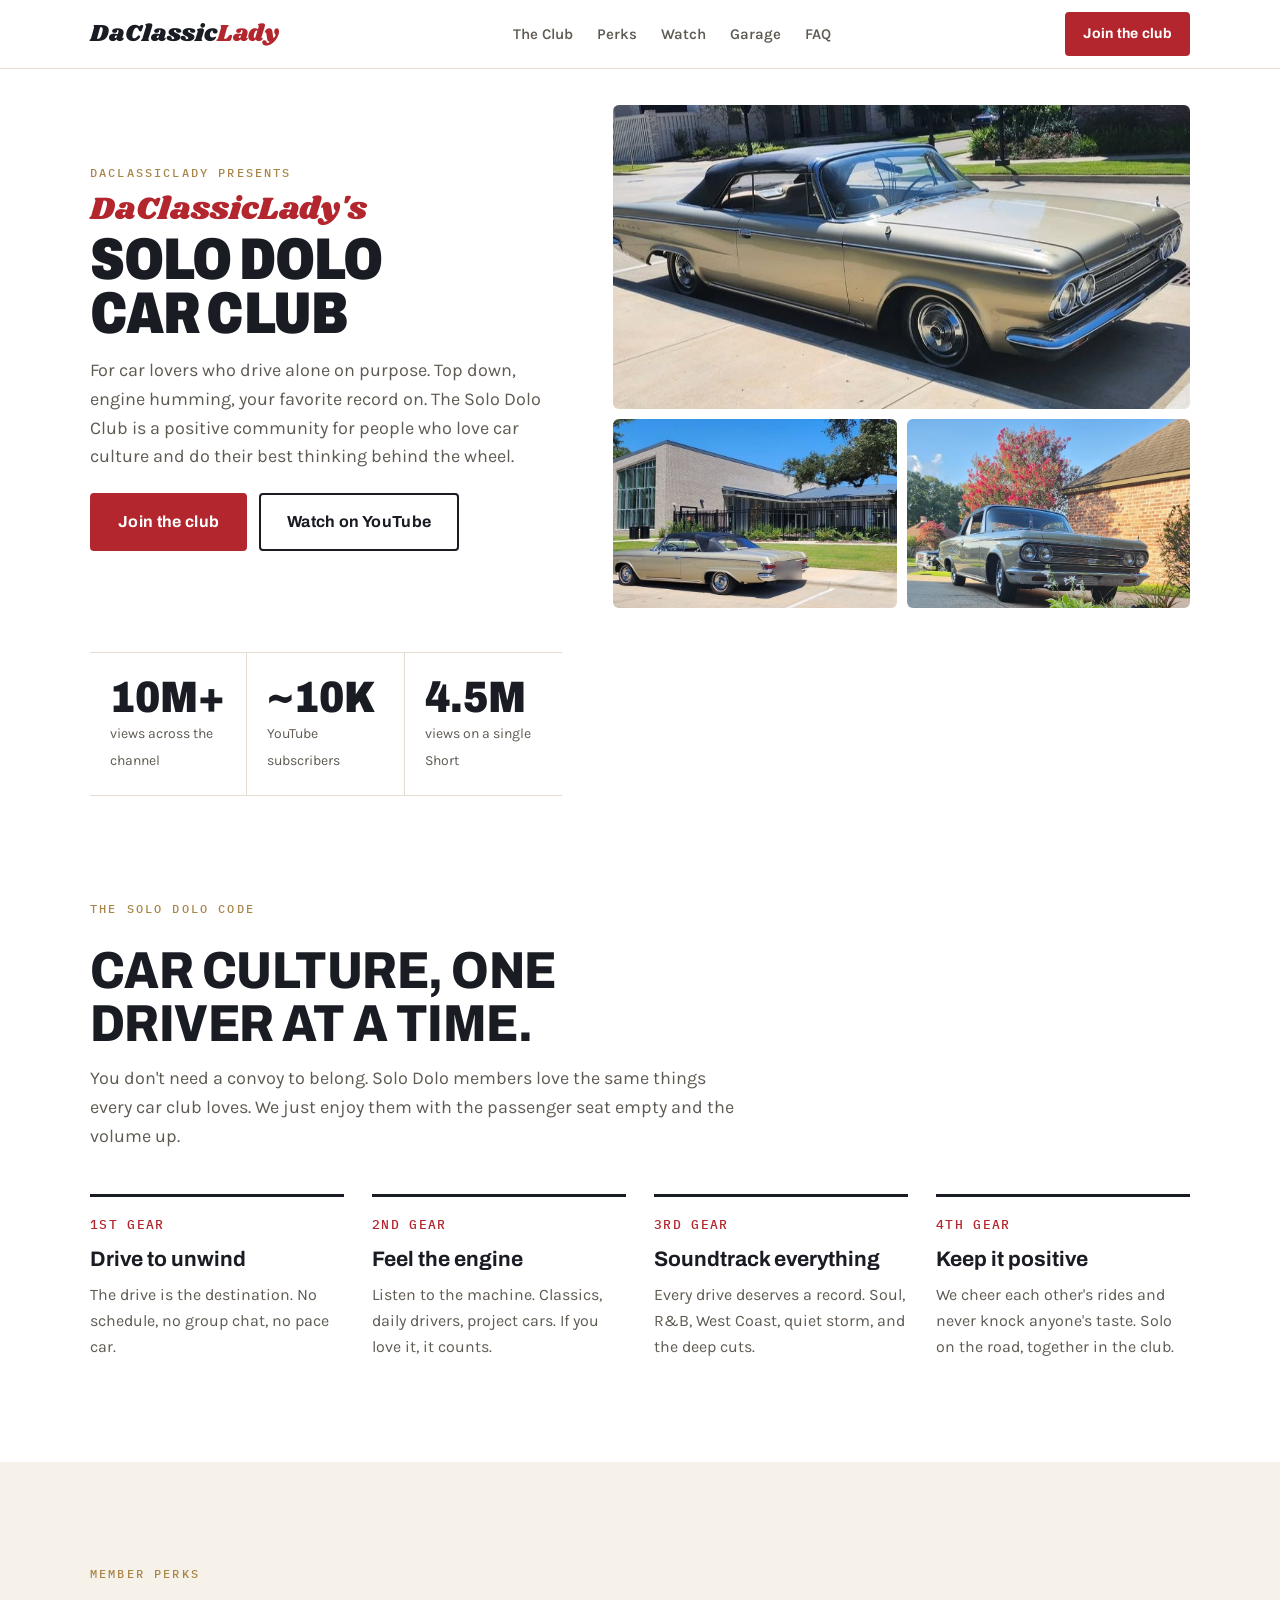
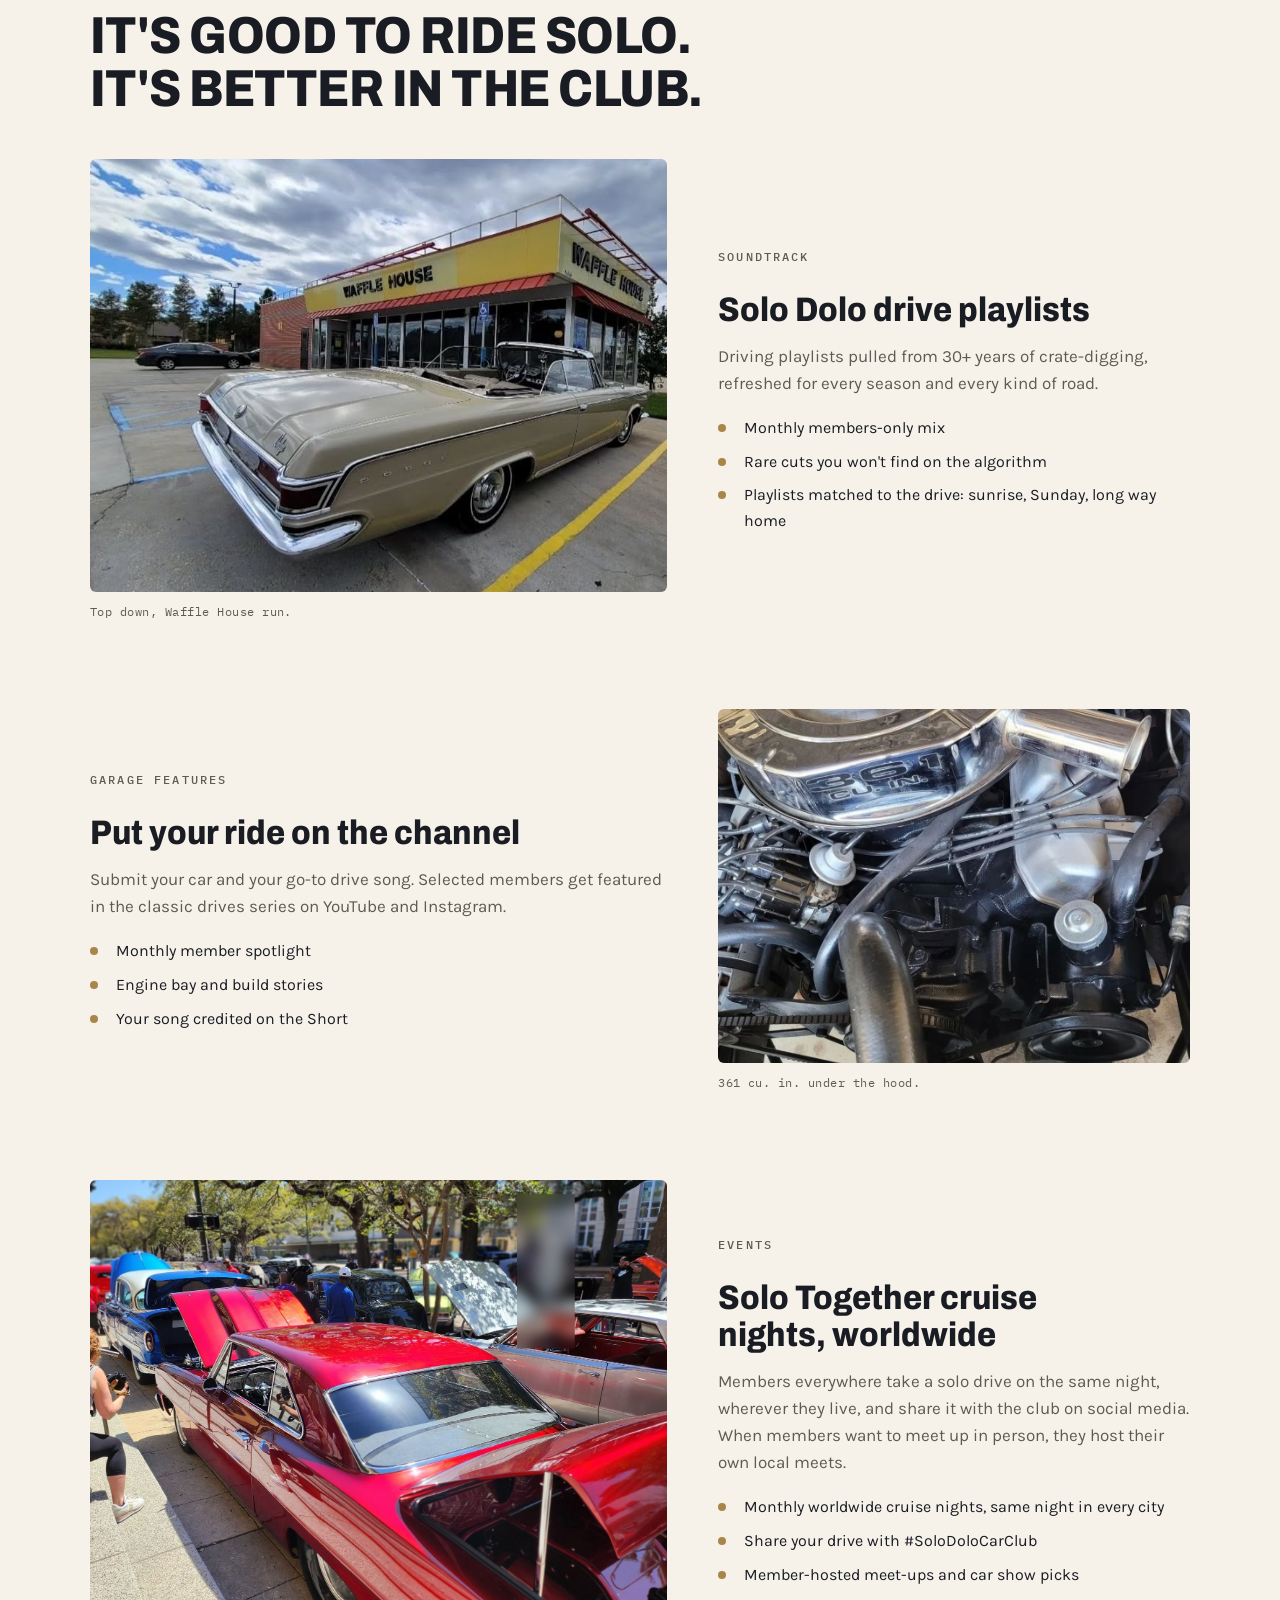
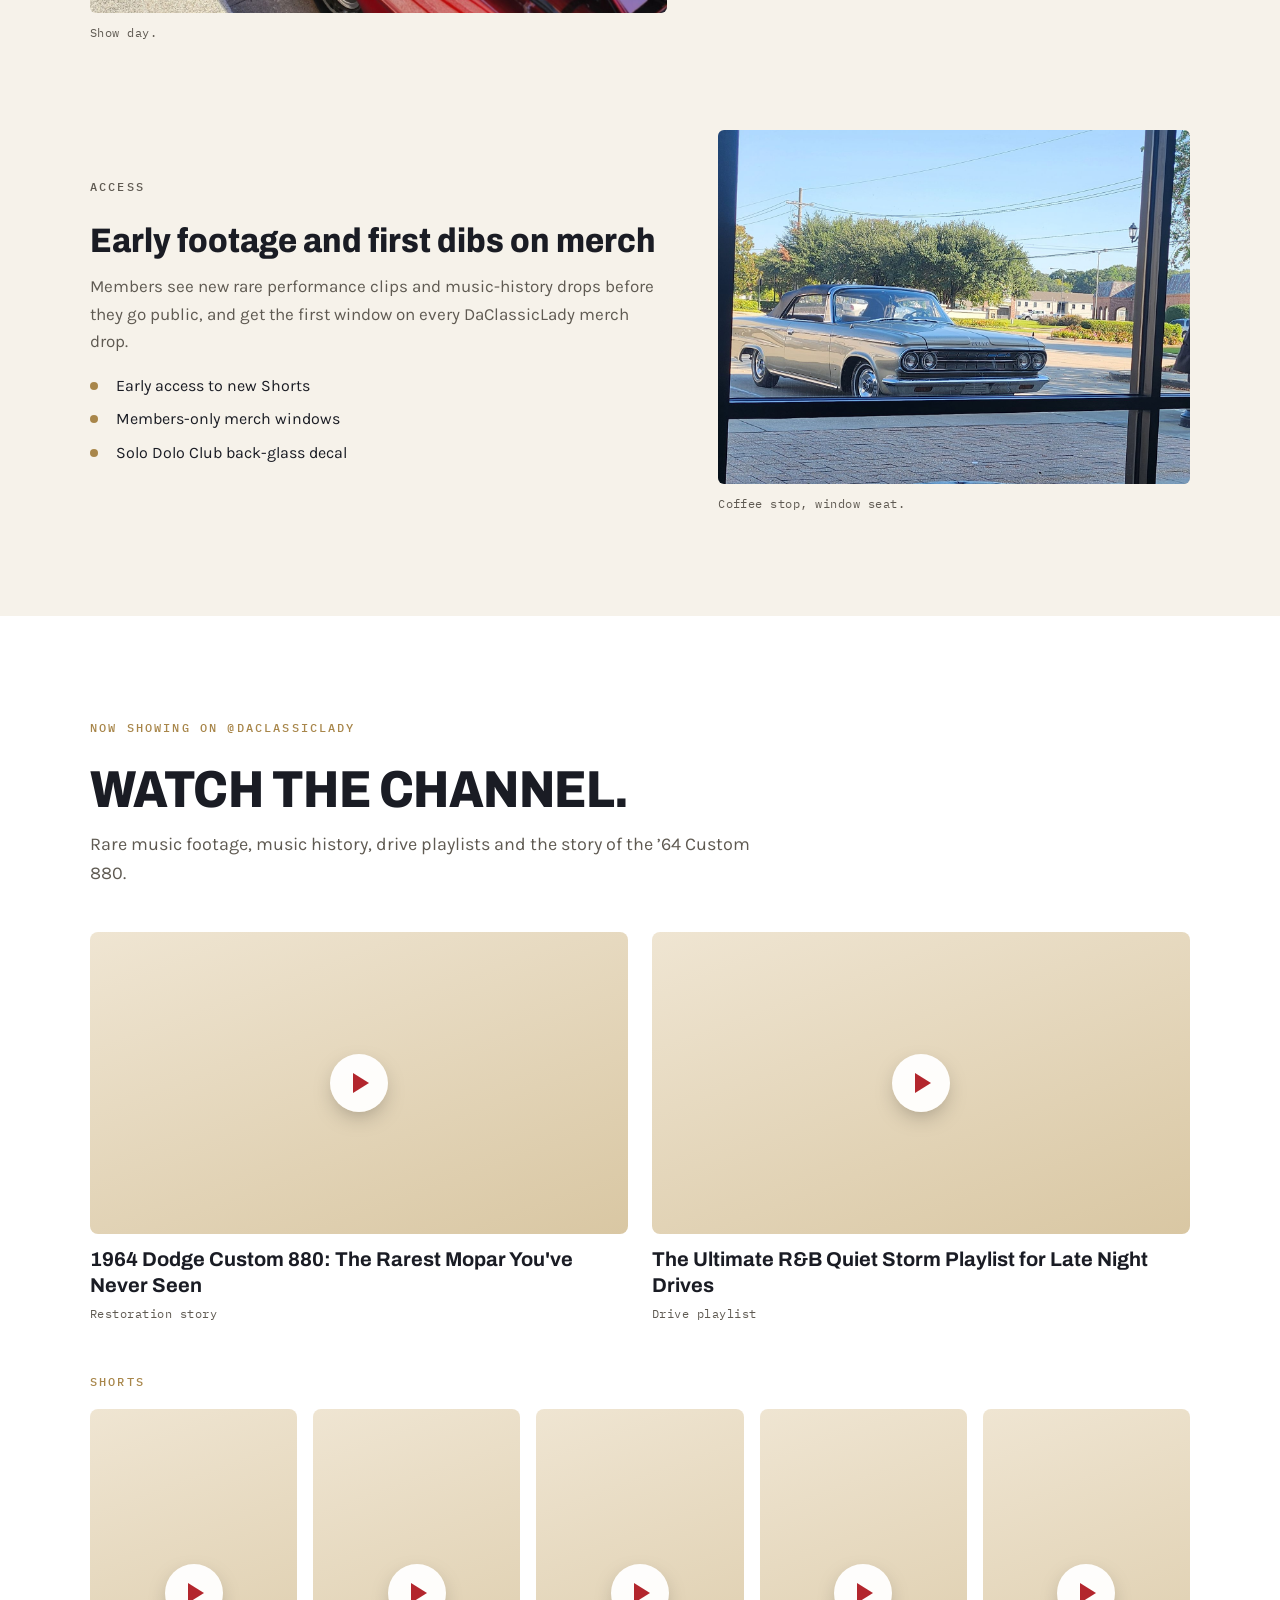
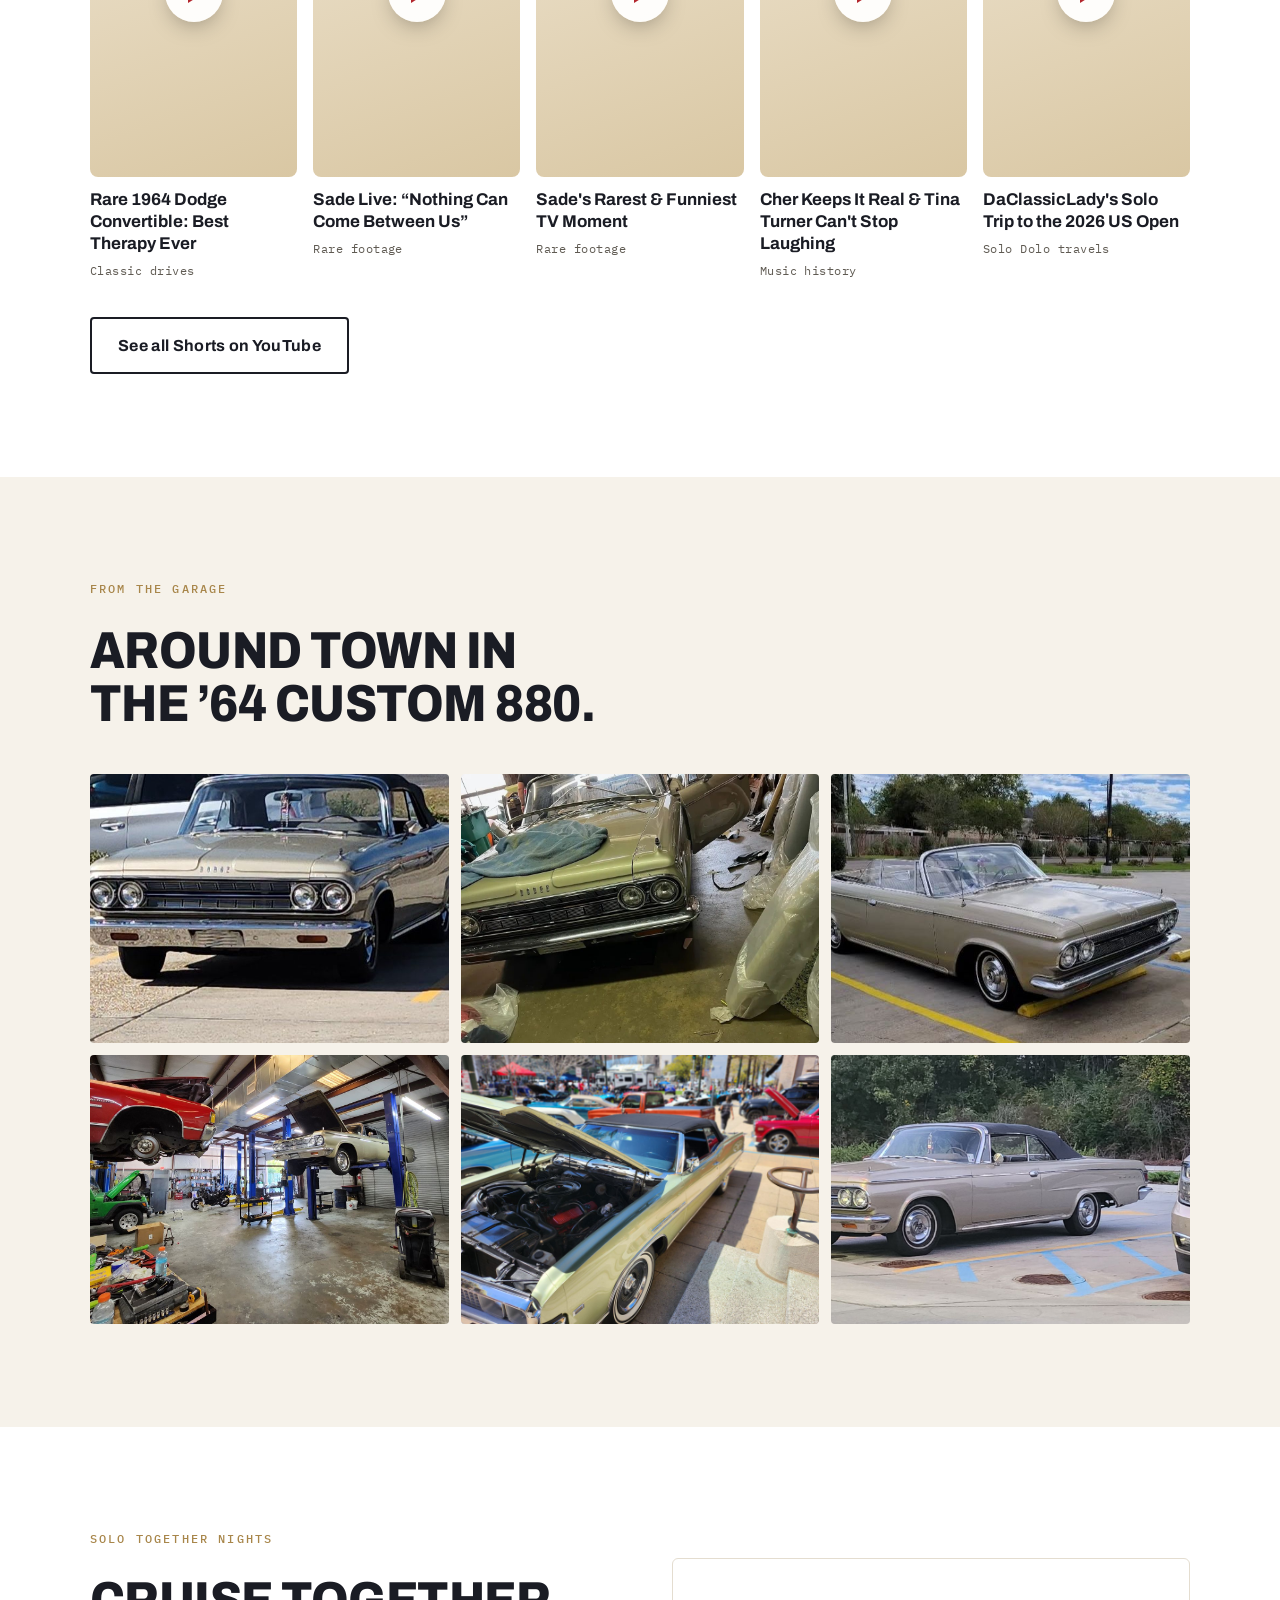
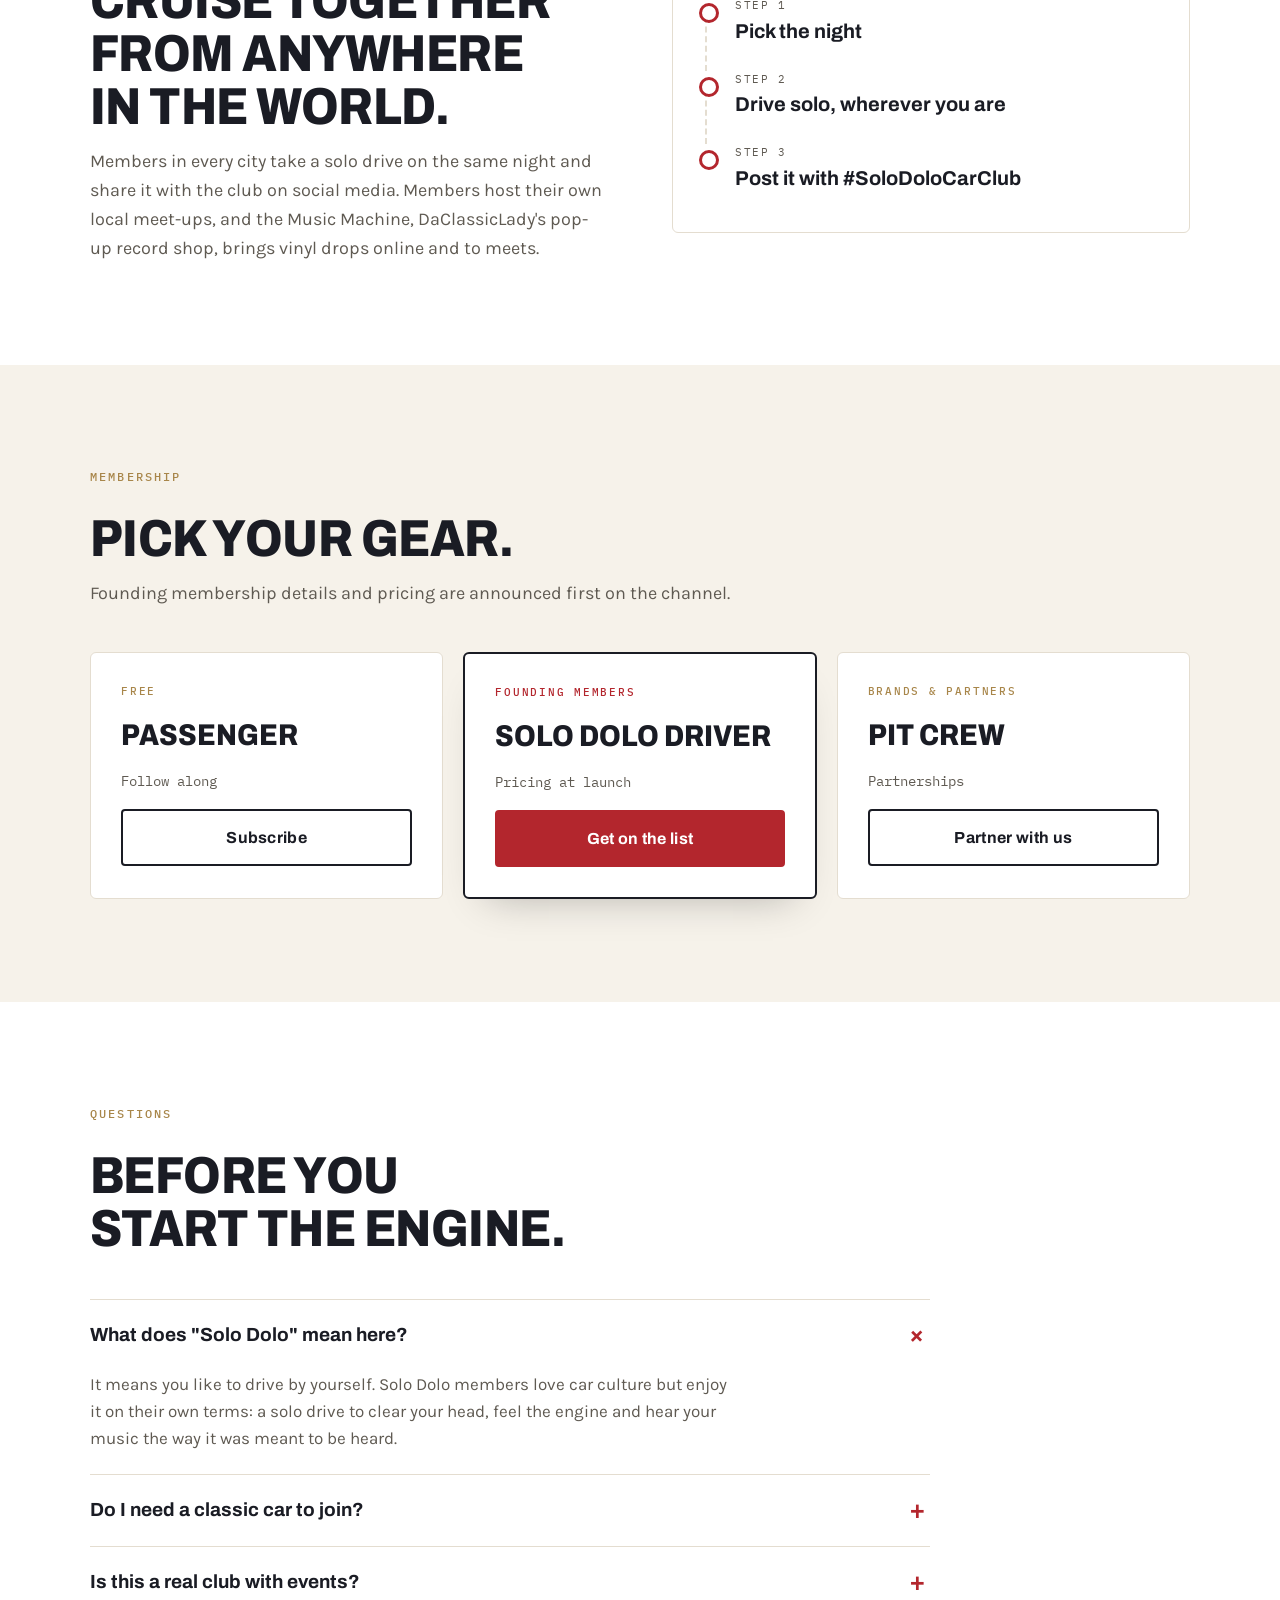
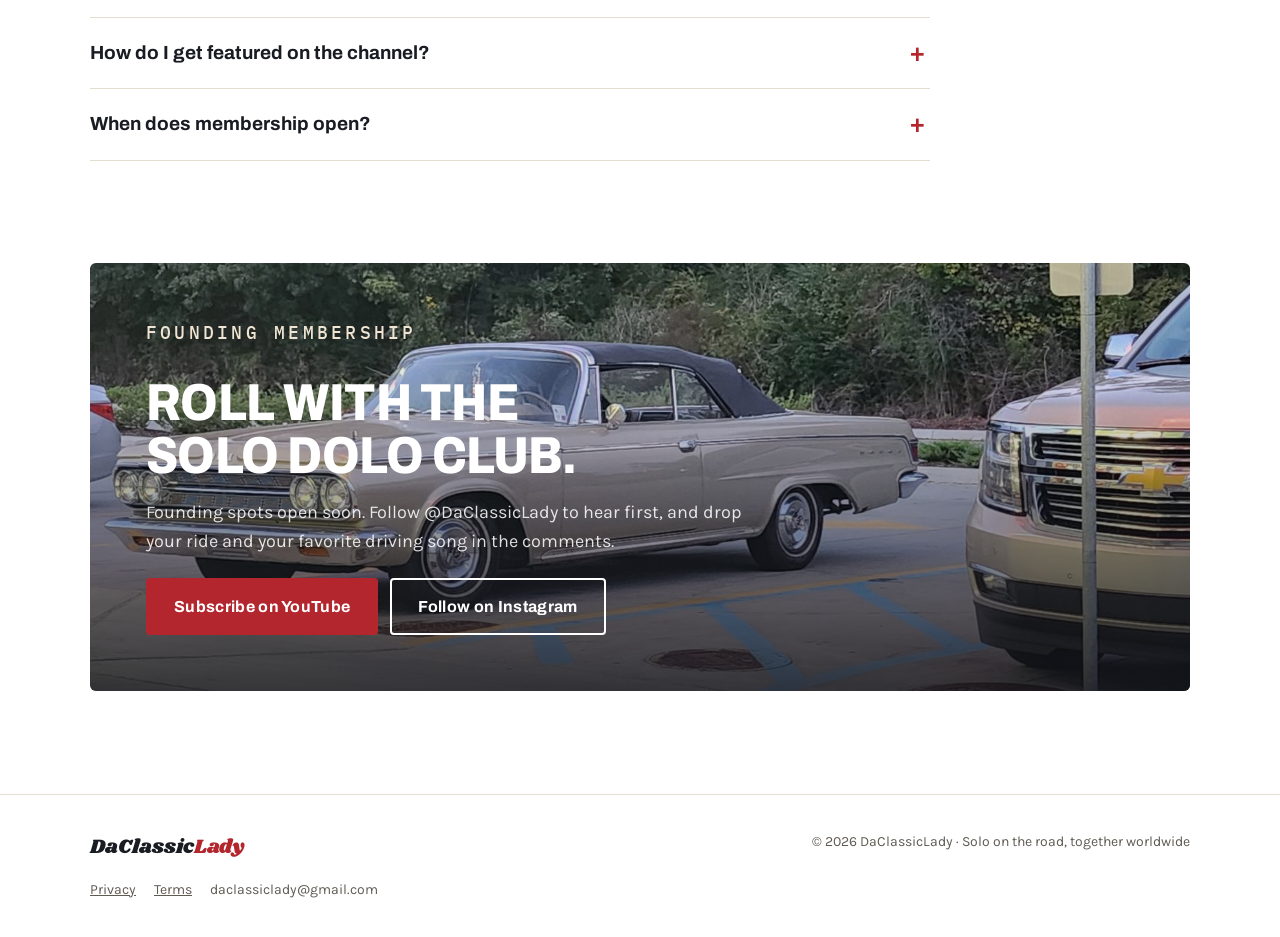
==== commit dfced813: "Add Privacy Policy and Terms of Use pages; use privacy-enhanced YouTube player Co-Authored-By: Claud" ====
--- a/index.html
+++ b/index.html
@@ -184,6 +184,9 @@
 footer{border-top:1px solid var(--line);padding-block:36px;color:var(--muted);font-size:14px}
 footer .wrap{display:flex;flex-wrap:wrap;justify-content:space-between;gap:16px}
 footer .brand{font-size:20px}
+.legal-links{display:flex;flex-wrap:wrap;gap:18px;width:100%}
+.legal-links a{color:var(--muted)}
+.legal-links a:hover{color:var(--ink)}
 
 @media (prefers-reduced-motion:reduce){*{transition:none!important}html{scroll-behavior:auto}}
 </style>
@@ -411,6 +414,7 @@
   <div class="wrap">
     <span class="brand">DaClassic<span style="color:var(--red)">Lady</span></span>
     <span>© 2026 DaClassicLady · Solo on the road, together worldwide</span>
+    <nav class="legal-links" aria-label="Legal"><a href="privacy.html">Privacy</a><a href="terms.html">Terms</a><span>daclassiclady@gmail.com</span></nav>
   </div>
 </footer>
 
@@ -434,12 +438,17 @@
   const url = wide ? "https://www.youtube.com/watch?v=" + v.id : "https://www.youtube.com/shorts/" + v.id;
   const a = document.createElement("a");
   a.className = "short" + (wide ? " wide" : ""); a.href = url; a.target = "_blank"; a.rel = "noopener";
-  a.innerHTML = '<div class="short-frame"><img alt="" loading="lazy" src="https://i.ytimg.com/vi/' + v.id + '/hqdefault.jpg" onerror="this.remove()"><span class="play" aria-hidden="true"></span></div><span class="short-title"></span><span class="short-meta"></span>';
+  a.innerHTML = '<div class="short-frame"><img alt="" referrerpolicy="no-referrer" decoding="async"><span class="play" aria-hidden="true"></span></div><span class="short-title"></span><span class="short-meta"></span>';
+  /* Cover image: try YouTube's two image servers, then hide the image if both are blocked */
+  const thumbs = ["https://i.ytimg.com/vi/" + v.id + "/hqdefault.jpg", "https://img.youtube.com/vi/" + v.id + "/hqdefault.jpg", "https://i.ytimg.com/vi/" + v.id + "/mqdefault.jpg"];
+  const img = a.querySelector("img"); let t = 0;
+  img.onerror = () => { t++; if (t < thumbs.length) img.src = thumbs[t]; else img.remove(); };
+  img.src = thumbs[0];
   a.querySelector(".short-title").textContent = v.title;
   a.querySelector(".short-meta").textContent = v.meta;
   if (LIVE) a.addEventListener("click", e => {
     e.preventDefault();
-    a.querySelector(".short-frame").innerHTML = '<iframe src="https://www.youtube.com/embed/' + v.id + '?autoplay=1&playsinline=1" allow="autoplay; encrypted-media; picture-in-picture" allowfullscreen title="' + v.title.replace(/"/g, "") + '"></iframe>';
+    a.querySelector(".short-frame").innerHTML = '<iframe src="https://www.youtube-nocookie.com/embed/' + v.id + '?autoplay=1&playsinline=1" allow="autoplay; encrypted-media; picture-in-picture" allowfullscreen title="' + v.title.replace(/"/g, "") + '"></iframe>';
   }, { once: true });
   return a;
 }
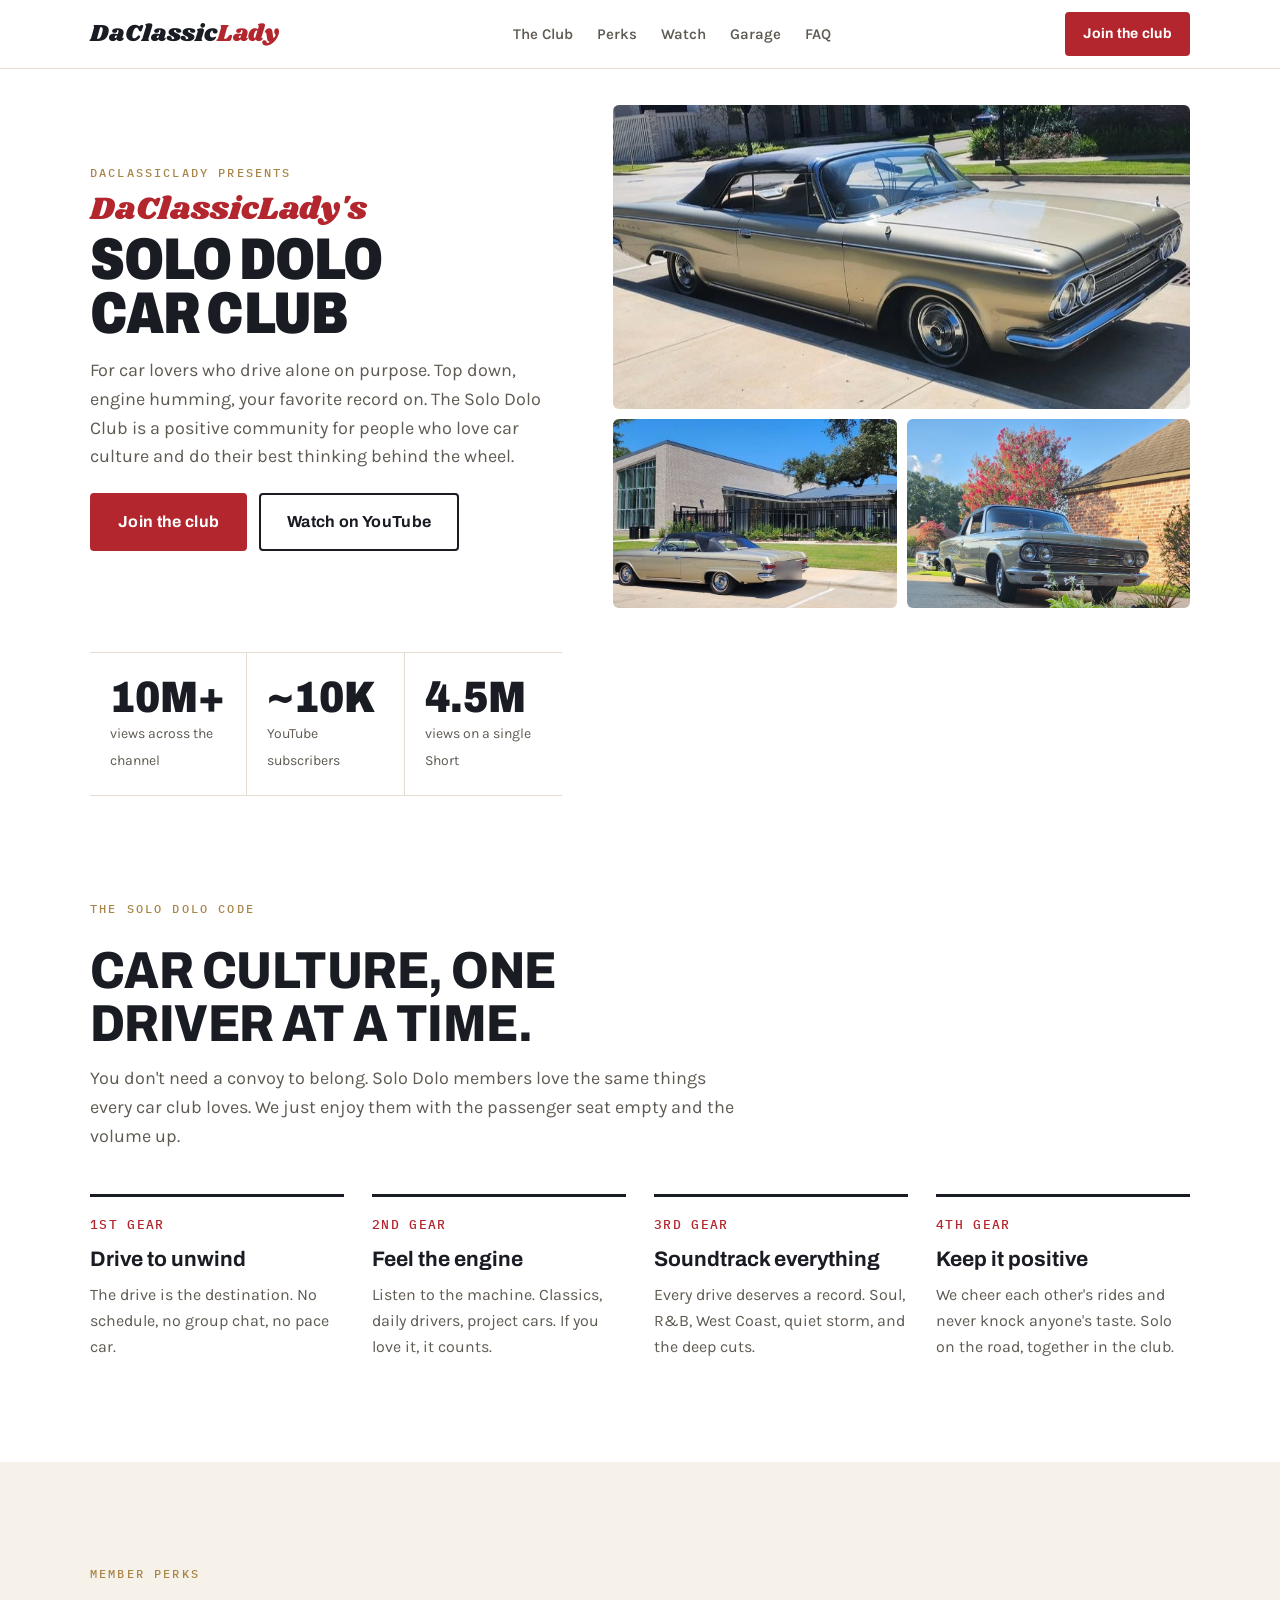
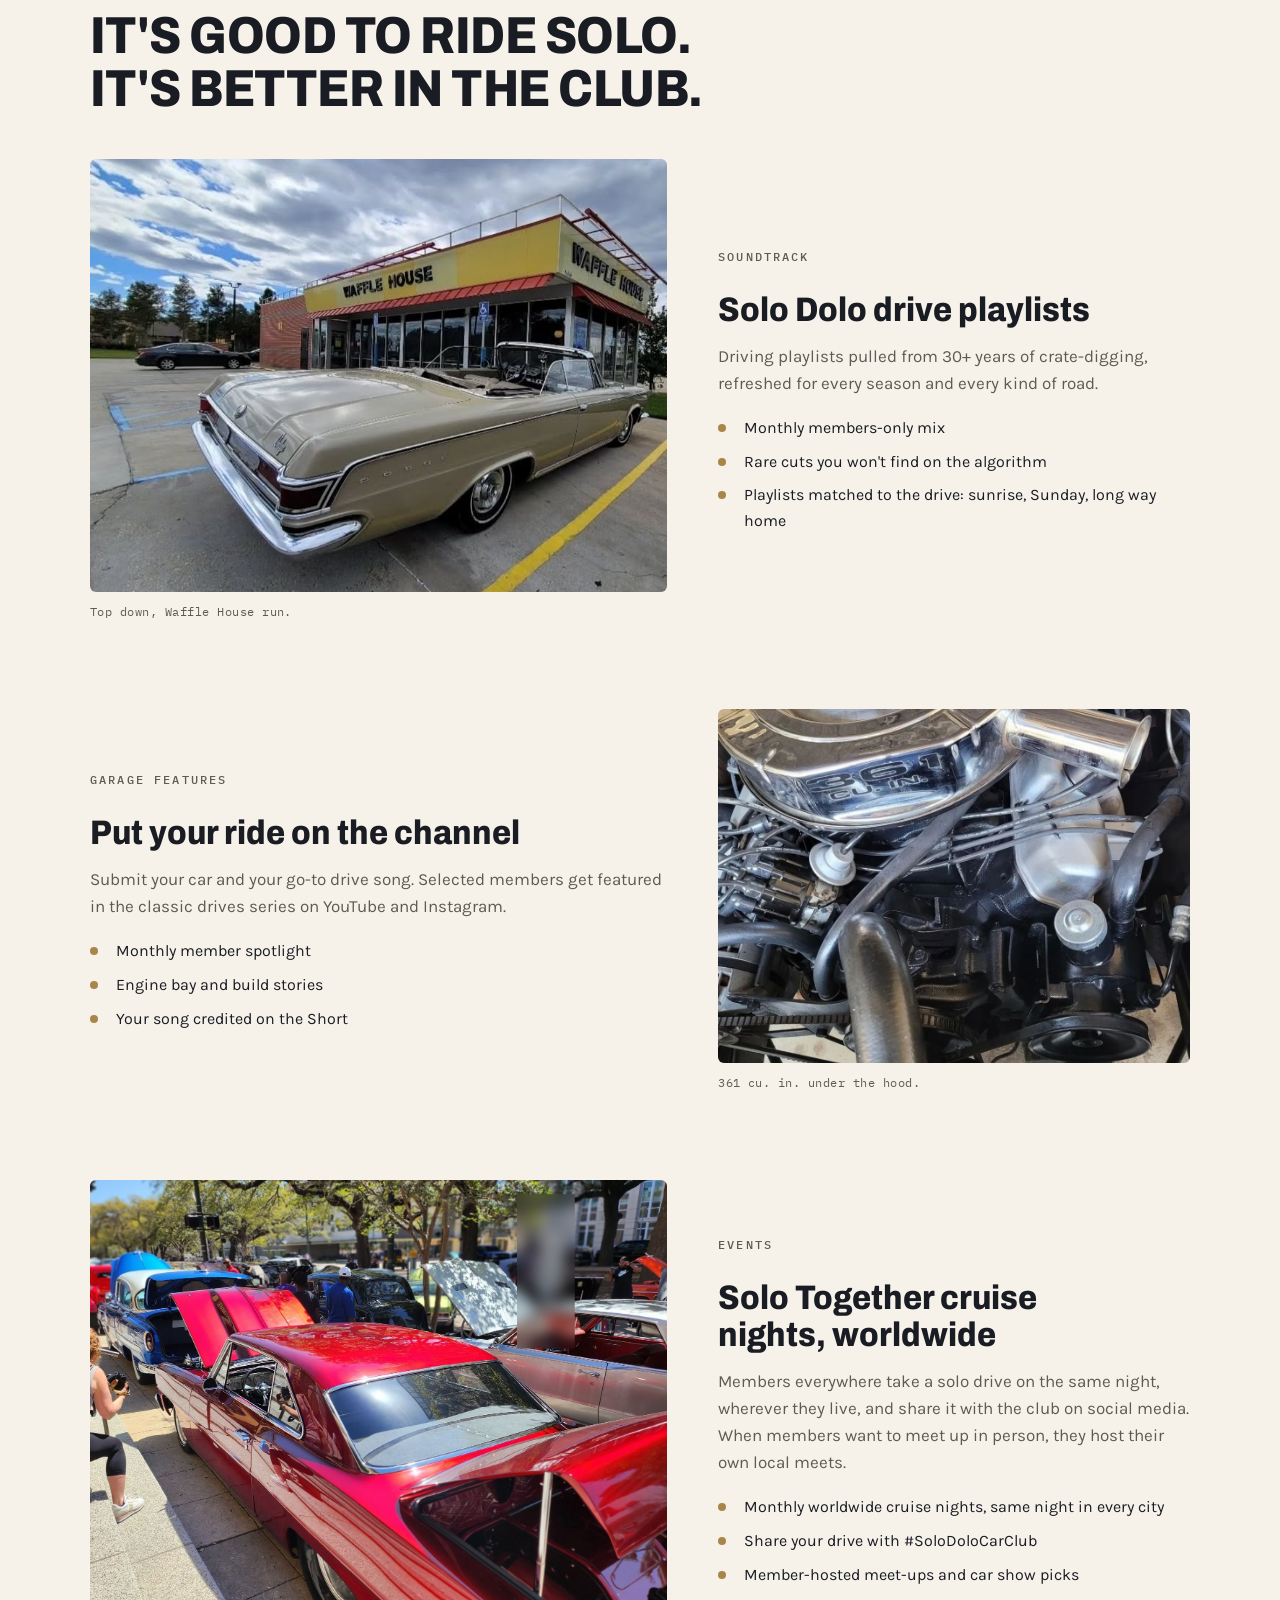
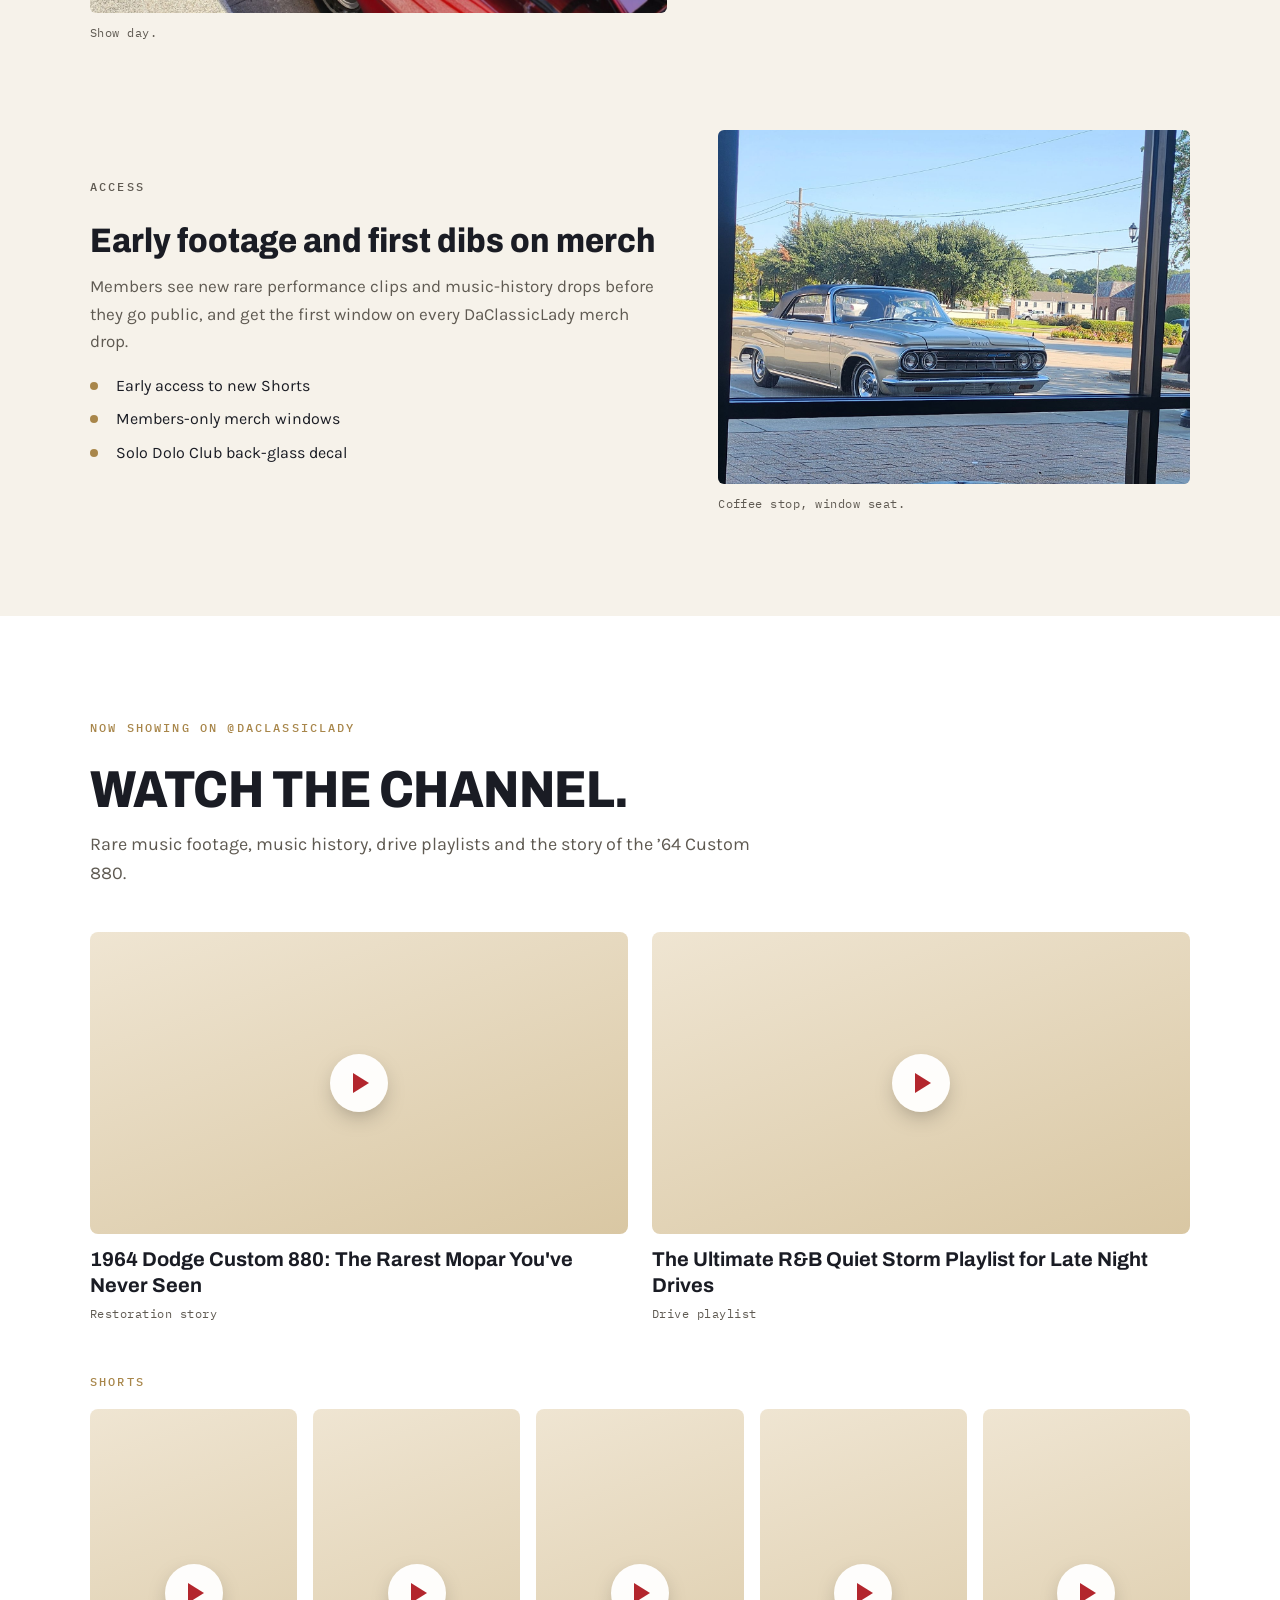
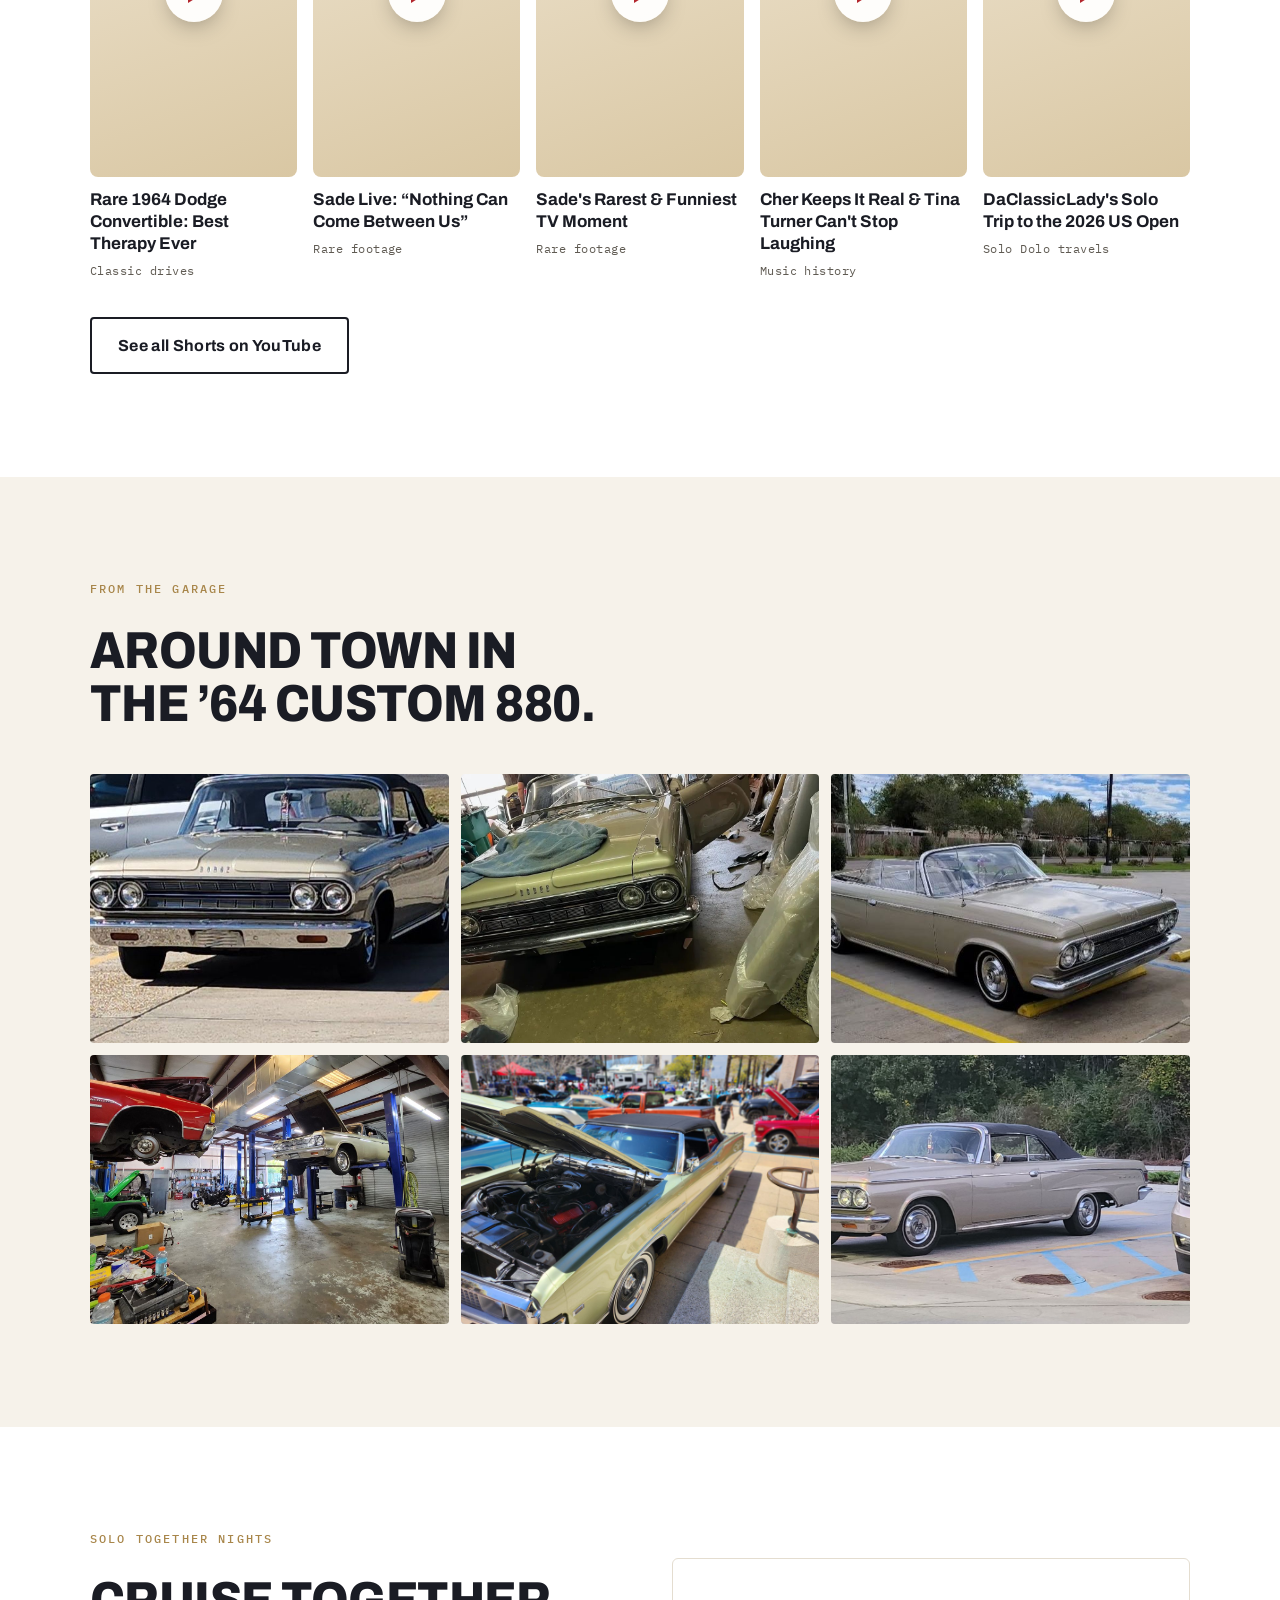
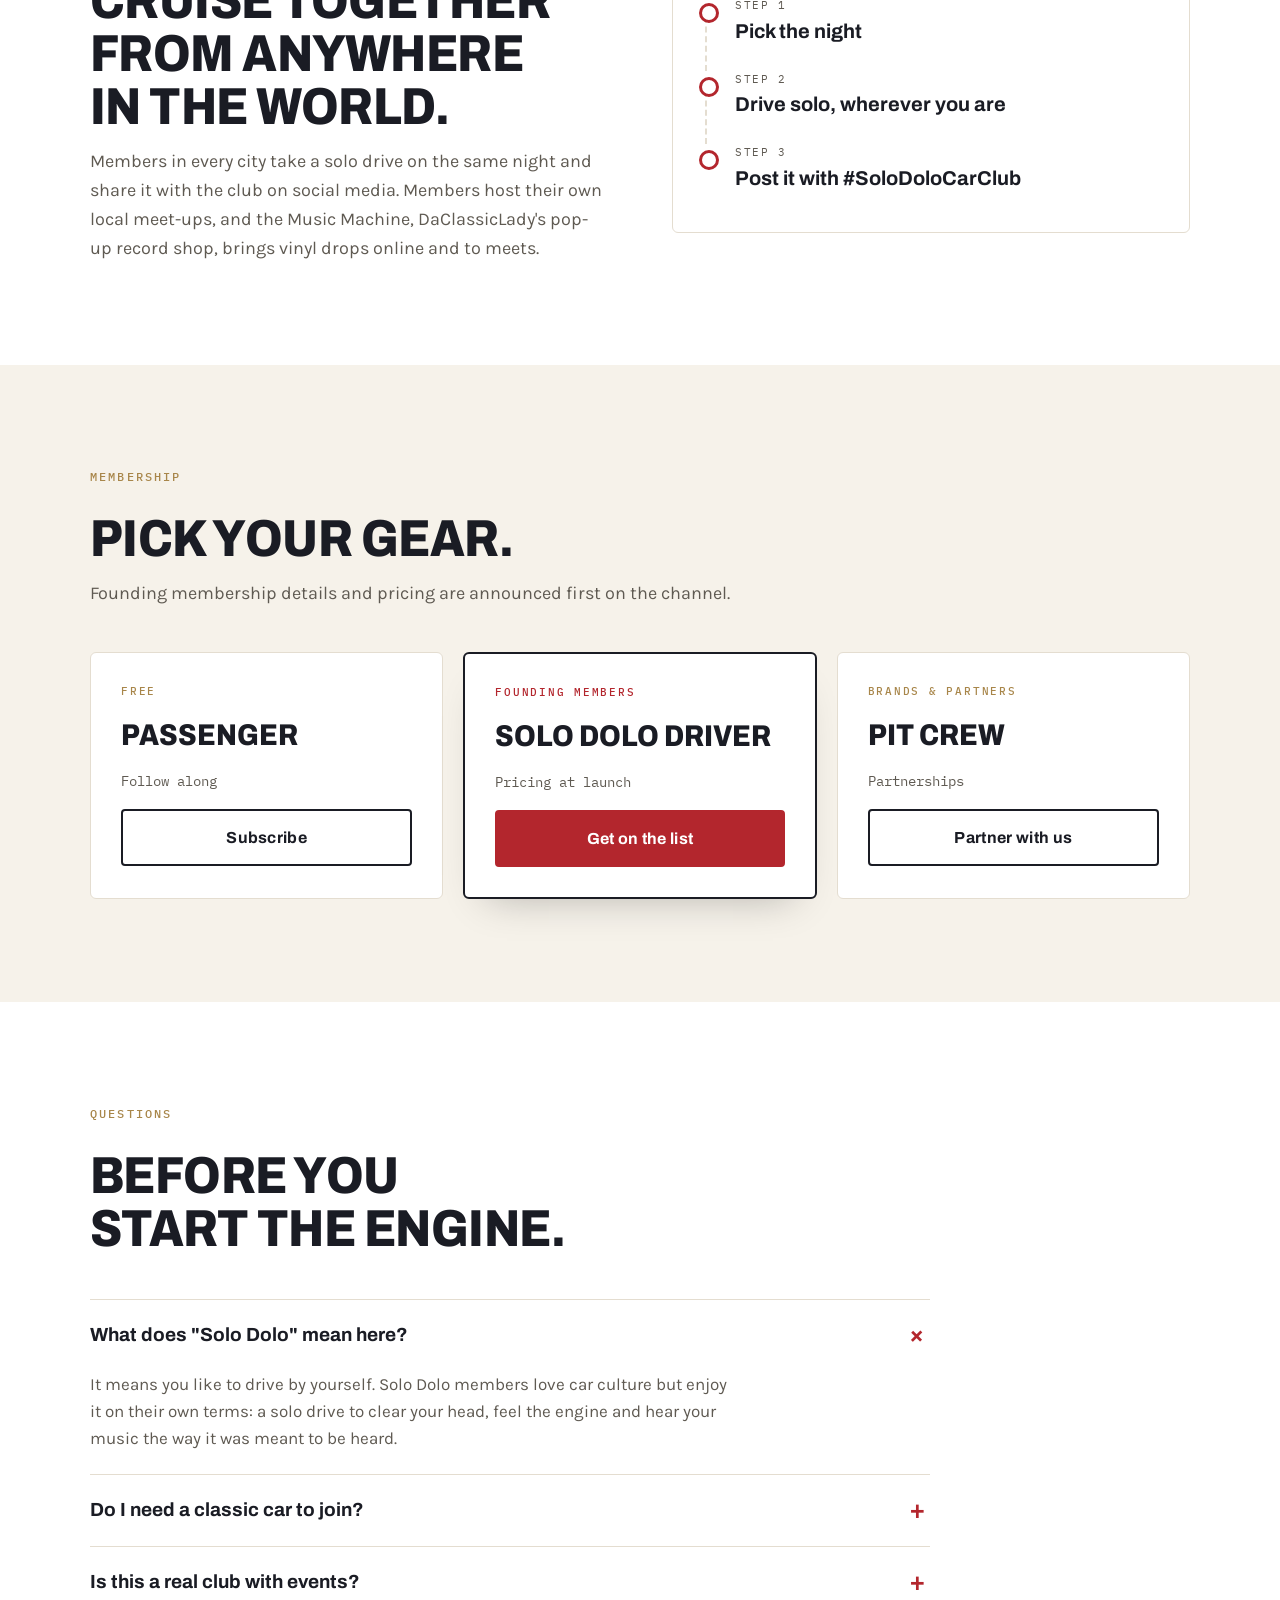
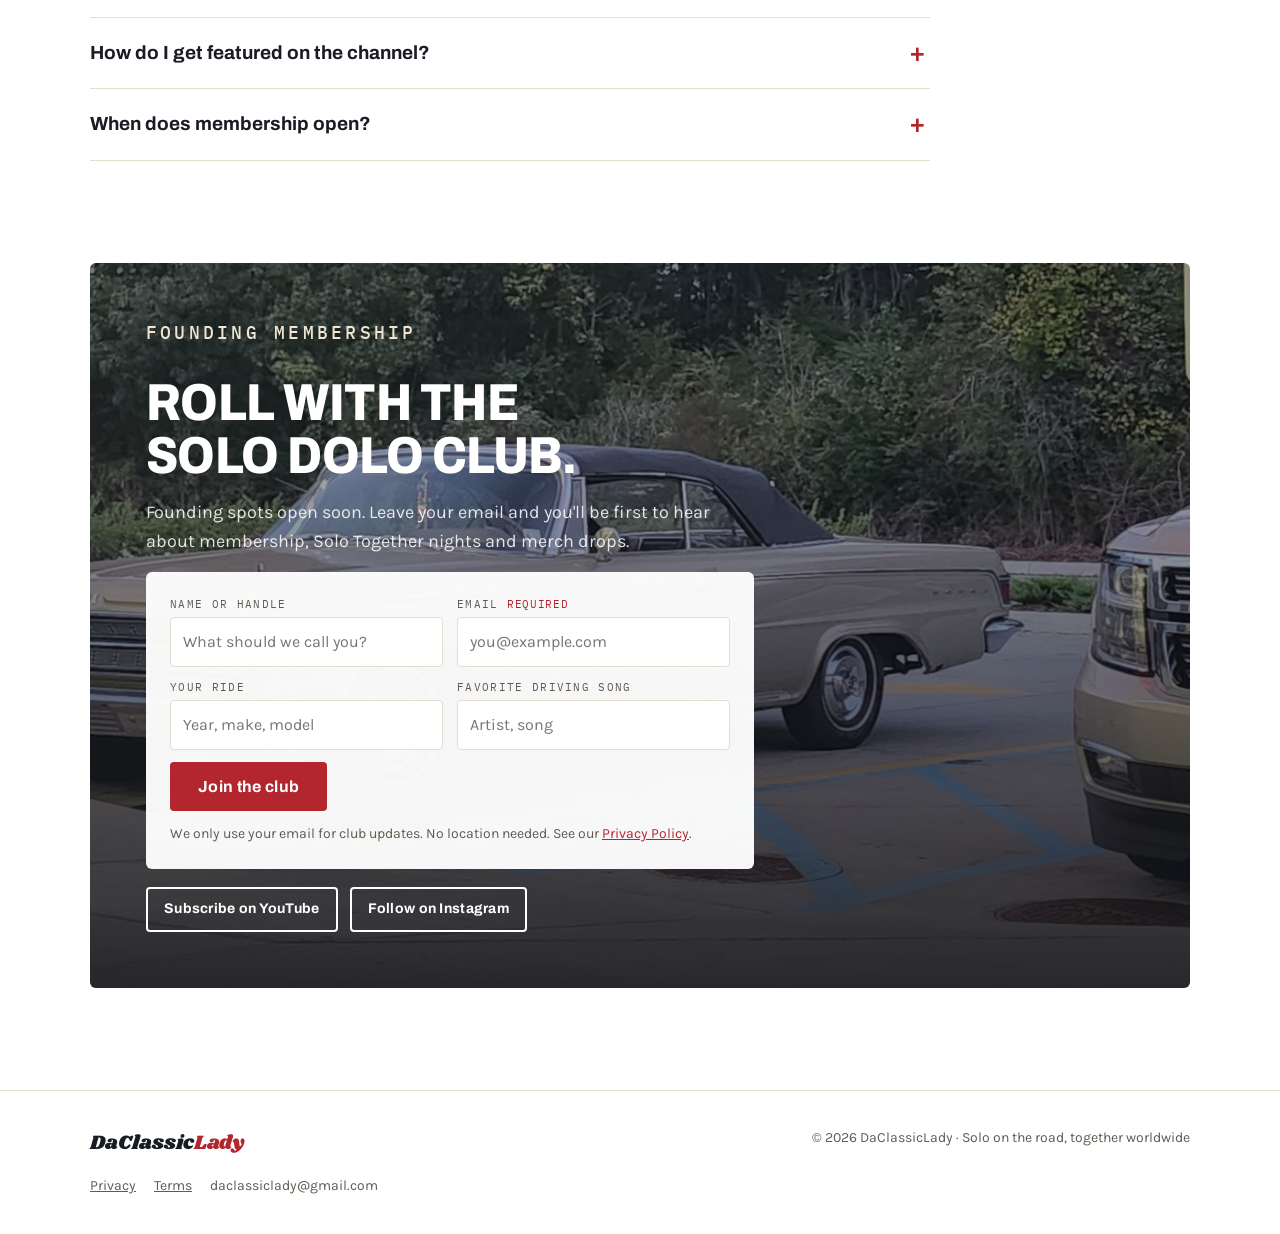
==== commit 68afc449: "Add club sign-up form that emails daclassiclady@gmail.com; thank-you page; privacy update Co-Authore" ====
--- a/index.html
+++ b/index.html
@@ -173,13 +173,25 @@
 
 /* Join banner */
 .join{position:relative;border-radius:6px;overflow:hidden;min-height:420px;display:grid;align-items:end}
+.join::after{z-index:0}
 .join img{position:absolute;inset:0;width:100%;height:100%;object-fit:cover}
-.join::after{content:"";position:absolute;inset:0;background:linear-gradient(0deg,rgba(18,19,25,.82),rgba(18,19,25,.1) 70%)}
+.join::after{content:"";position:absolute;inset:0;background:linear-gradient(0deg,rgba(18,19,25,.88),rgba(18,19,25,.35) 75%)}
 .join-body{position:relative;z-index:1;padding:clamp(24px,5vw,56px);display:grid;gap:16px;color:#fff;max-width:720px}
 .join-body .eyebrow{color:var(--gold-soft)}
 .join-body p{color:rgba(255,255,255,.86);font-size:18px}
 .join .btn-ghost{color:#fff;border-color:#fff}
 .join .btn-ghost:hover{background:#fff;color:var(--ink)}
+.join-form{display:grid;grid-template-columns:1fr 1fr;gap:12px 14px;background:rgba(255,255,255,.96);color:var(--ink);border-radius:6px;padding:clamp(16px,3vw,24px)}
+.join-form .field{display:grid;gap:4px;min-width:0}
+.join-form label{font-family:var(--f-mono);font-size:11px;letter-spacing:.12em;text-transform:uppercase;color:var(--muted)}
+.join-form .req{color:var(--red);letter-spacing:.06em}
+.join-form input{font:inherit;font-size:16px;padding:11px 12px;border:1px solid var(--line);border-radius:4px;background:#fff;color:var(--ink);width:100%}
+.join-form input:focus{outline:2px solid var(--red);outline-offset:1px;border-color:transparent}
+.join-form button{grid-column:1 / -1;justify-self:start}
+.join-form .form-note{grid-column:1 / -1;color:var(--muted)!important;font-size:14px!important}
+.join-form .form-note a{color:var(--red)}
+.join-form .hp{position:absolute;left:-9999px;width:1px;height:1px;opacity:0}
+@media (max-width:620px){.join-form{grid-template-columns:1fr}}
 
 footer{border-top:1px solid var(--line);padding-block:36px;color:var(--muted);font-size:14px}
 footer .wrap{display:flex;flex-wrap:wrap;justify-content:space-between;gap:16px}
@@ -400,10 +412,23 @@
       <div class="join-body">
         <p class="eyebrow">Founding membership</p>
         <h2>Roll with the Solo Dolo Club.</h2>
-        <p>Founding spots open soon. Follow @DaClassicLady to hear first, and drop your ride and your favorite driving song in the comments.</p>
-        <div class="cta-row" style="margin-top:6px">
-          <a class="btn btn-solid" href="https://www.youtube.com/@DaClassicLady?sub_confirmation=1" target="_blank" rel="noopener">Subscribe on YouTube</a>
-          <a class="btn btn-ghost" href="https://www.instagram.com/daclassiclady/" target="_blank" rel="noopener">Follow on Instagram</a>
+        <p>Founding spots open soon. Leave your email and you'll be first to hear about membership, Solo Together nights and merch drops.</p>
+        <form class="join-form" id="join-form" action="https://formsubmit.co/daclassiclady@gmail.com" method="POST">
+          <input type="hidden" name="_subject" value="New Solo Dolo Club sign-up">
+          <input type="hidden" name="_template" value="table">
+          <input type="hidden" name="_next" value="https://daclassiclady.com/thanks.html">
+          <input type="hidden" name="_autoresponse" value="Thanks for joining DaClassicLady's Solo Dolo Car Club! You're on the list for founding membership, Solo Together cruise nights and merch drops. Drive safe, and turn the music up.">
+          <input type="text" name="_honey" class="hp" tabindex="-1" autocomplete="off" aria-hidden="true">
+          <div class="field"><label for="jf-name">Name or handle</label><input id="jf-name" name="name" type="text" autocomplete="nickname" placeholder="What should we call you?"></div>
+          <div class="field"><label for="jf-email">Email <span class="req">required</span></label><input id="jf-email" name="email" type="email" required autocomplete="email" placeholder="you@example.com"></div>
+          <div class="field"><label for="jf-ride">Your ride</label><input id="jf-ride" name="ride" type="text" placeholder="Year, make, model"></div>
+          <div class="field"><label for="jf-song">Favorite driving song</label><input id="jf-song" name="song" type="text" placeholder="Artist, song"></div>
+          <button class="btn btn-solid" type="submit">Join the club</button>
+          <p class="form-note">We only use your email for club updates. No location needed. See our <a href="privacy.html">Privacy Policy</a>.</p>
+        </form>
+        <div class="cta-row" style="margin-top:2px">
+          <a class="btn btn-ghost btn-sm" href="https://www.youtube.com/@DaClassicLady?sub_confirmation=1" target="_blank" rel="noopener">Subscribe on YouTube</a>
+          <a class="btn btn-ghost btn-sm" href="https://www.instagram.com/daclassiclady/" target="_blank" rel="noopener">Follow on Instagram</a>
         </div>
       </div>
     </div>
